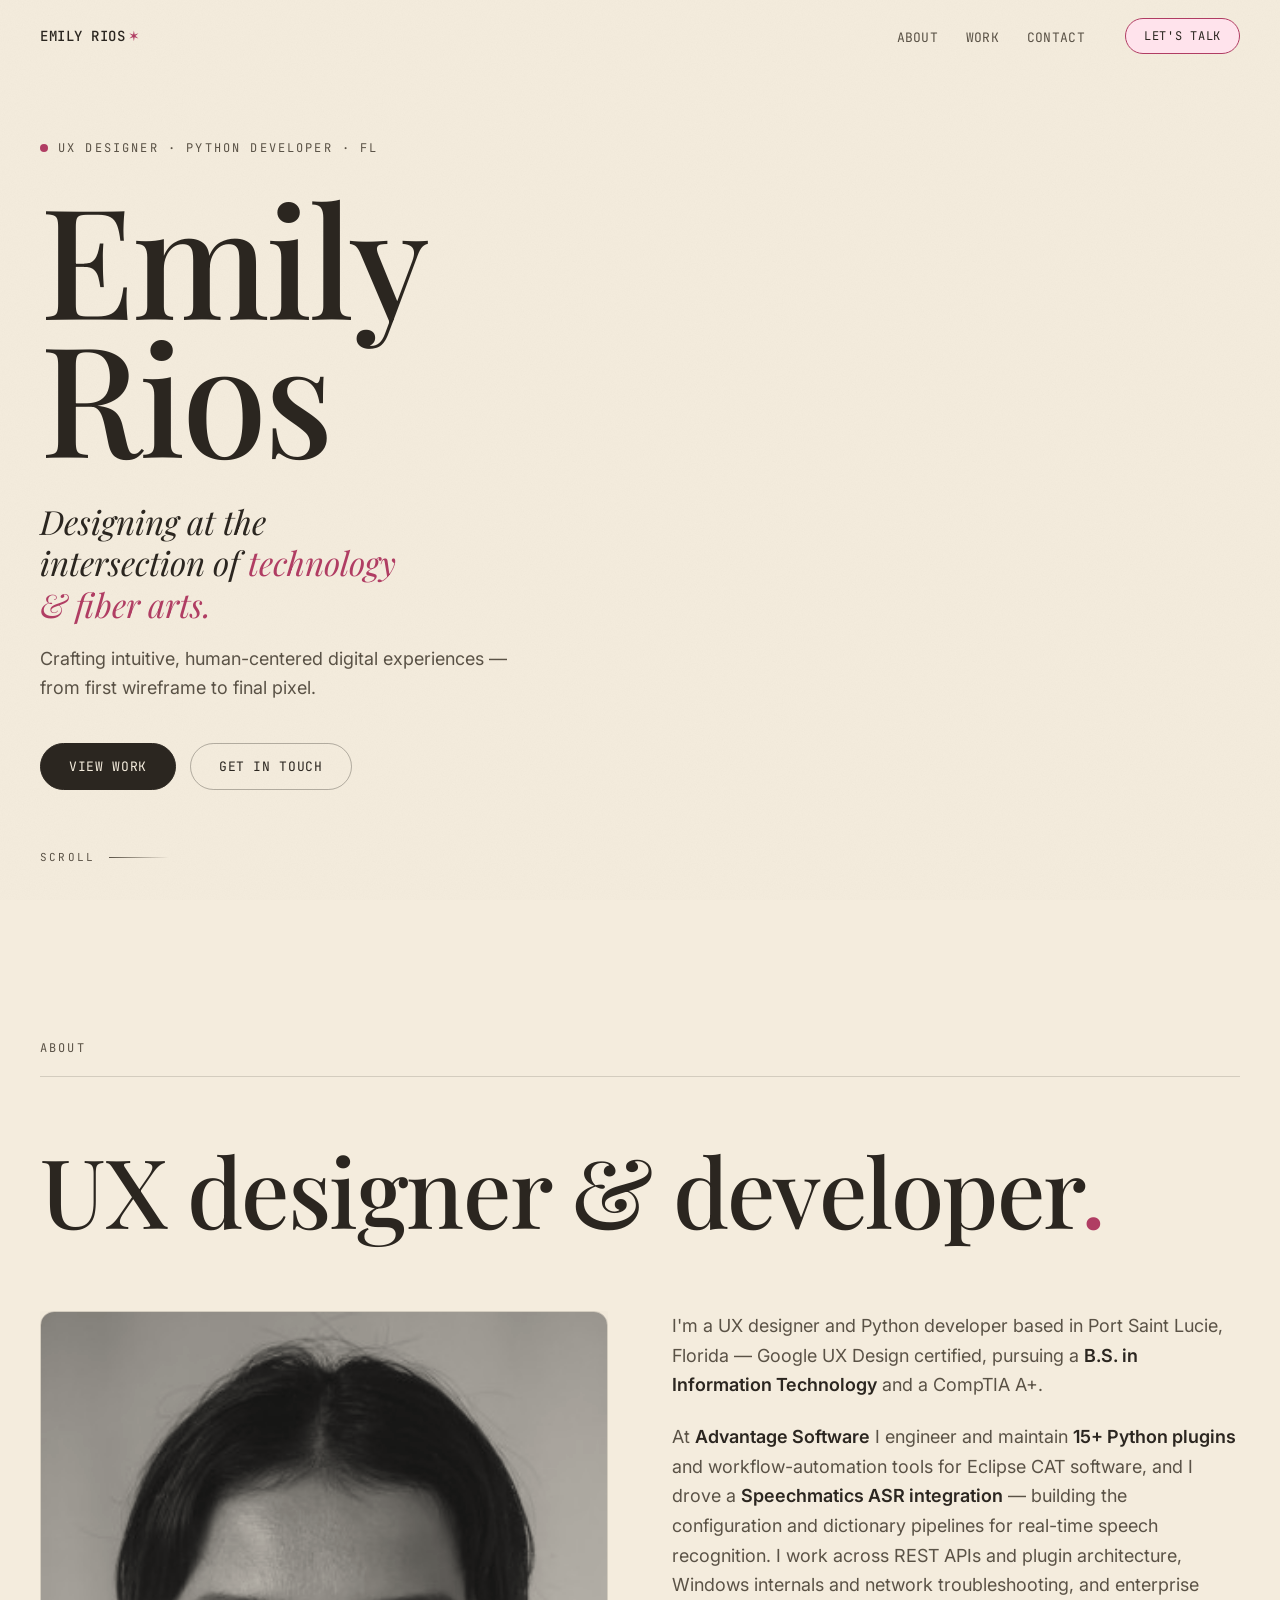
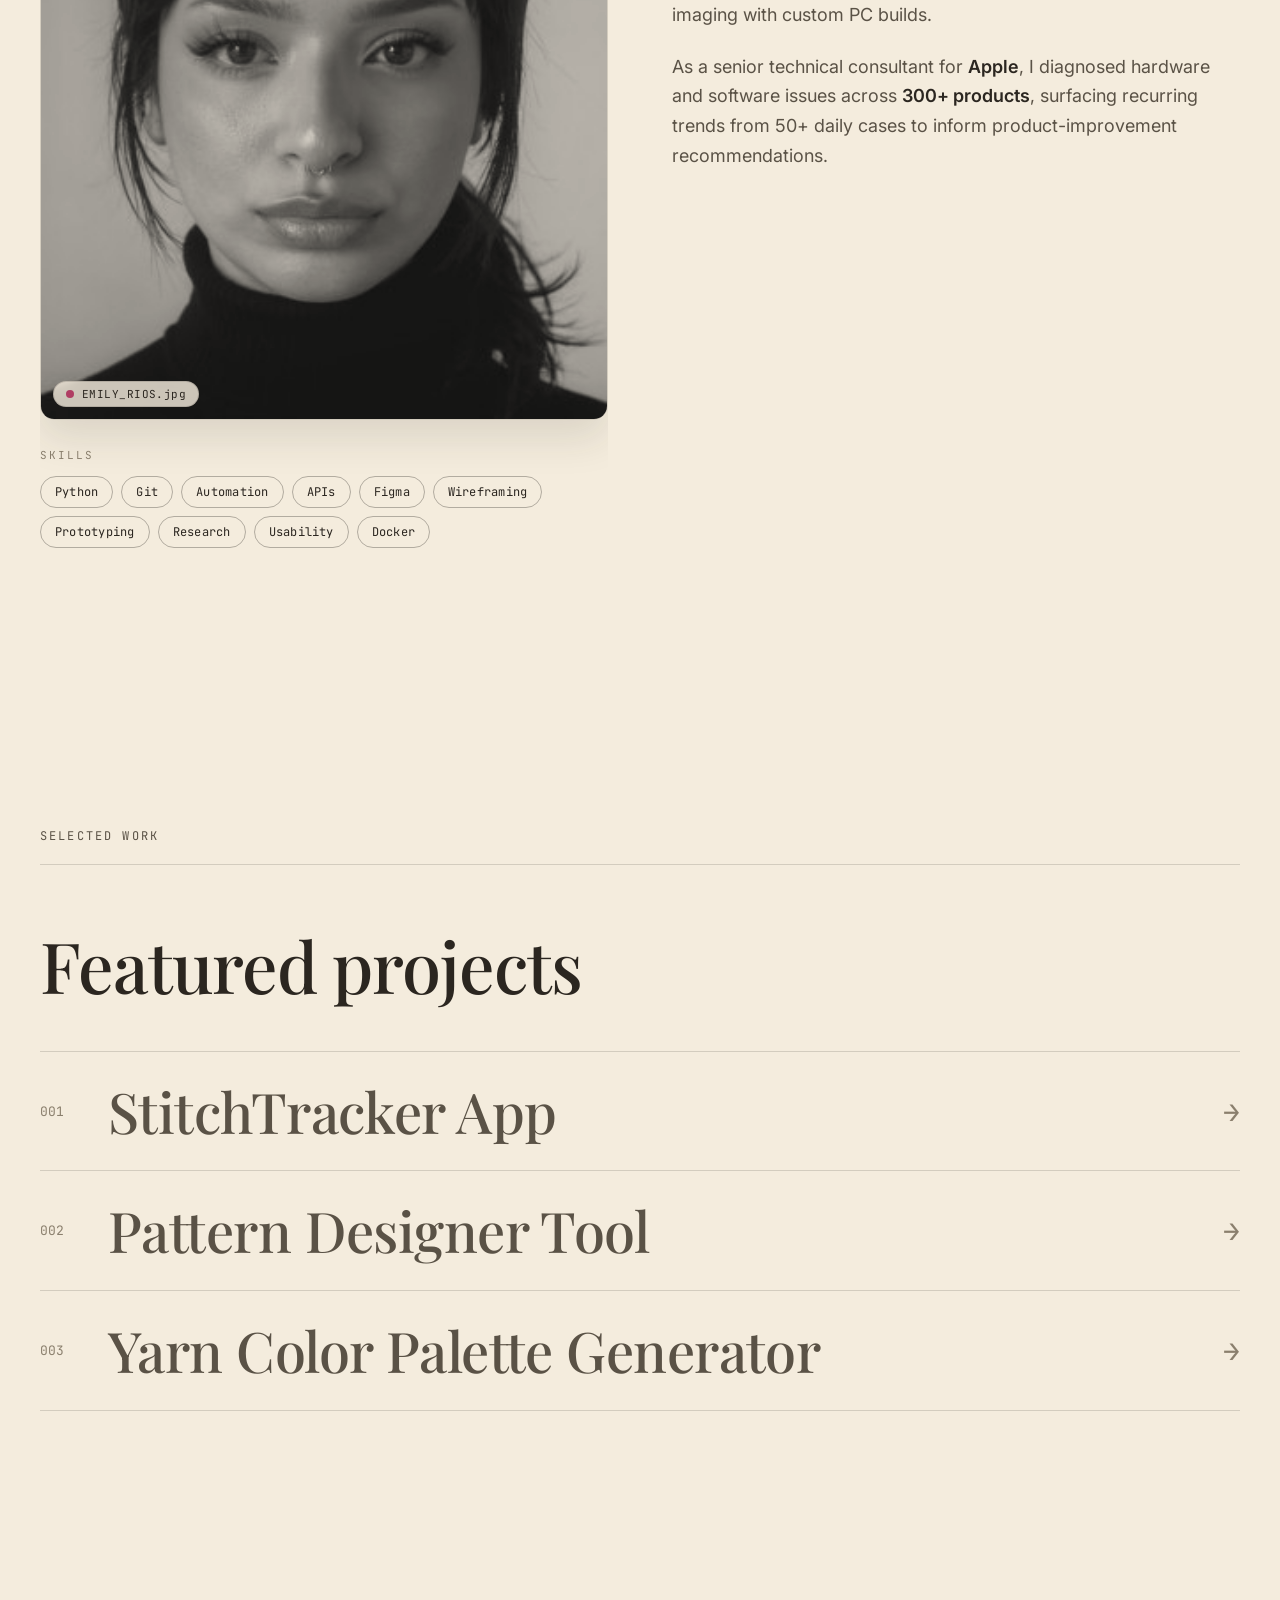
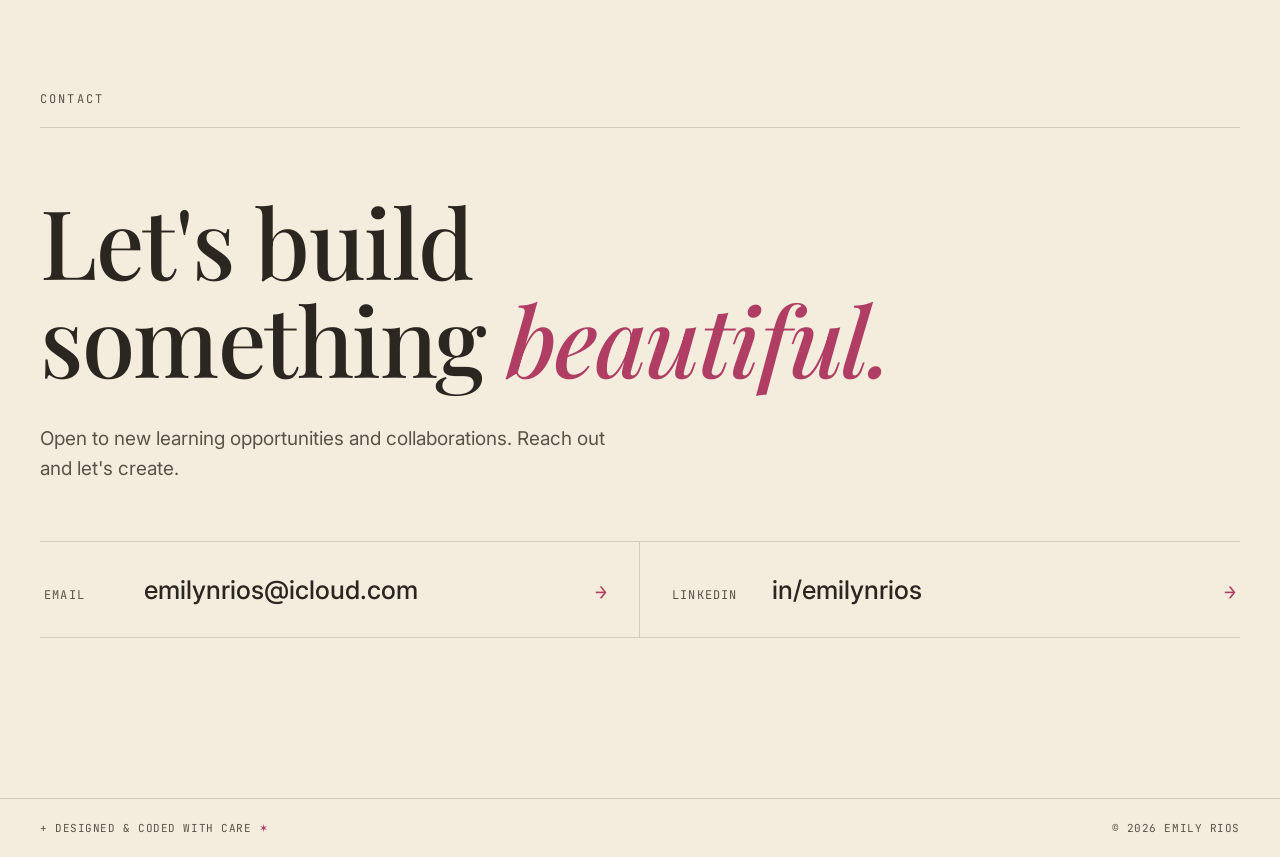
==== index.html @ b4c436dc "Darker skill chips, remove city from footer" ====
<!DOCTYPE html>
<html lang="en">
<head>
  <meta charset="UTF-8">
  <meta name="viewport" content="width=device-width, initial-scale=1.0">
  <title>Emily Rios — UX Designer</title>
  <meta name="description" content="Emily Rios — aspiring UX designer crafting intuitive digital experiences at the intersection of technology and fiber arts.">
  <link rel="preconnect" href="https://fonts.googleapis.com">
  <link rel="preconnect" href="https://fonts.gstatic.com" crossorigin>
  <link href="https://fonts.googleapis.com/css2?family=Inter:wght@300;400;500;600&family=JetBrains+Mono:wght@400;500&family=Playfair+Display:ital,wght@0,500;0,600;1,400;1,500&display=swap" rel="stylesheet">
  <link rel="stylesheet" href="style.css">
</head>
<body>

  <a href="#top" class="skip-link">Skip to content</a>

  <!-- Animated celestial ASCII atlas — decorative, sits behind all content -->
  <pre id="sky" class="sky" aria-hidden="true"></pre>
  <div class="paper-grain" aria-hidden="true"></div>

  <!-- Navigation -->
  <nav id="nav">
    <div class="nav-inner">
      <a href="#top" class="nav-logo">EMILY&nbsp;RIOS<span class="dot">✶</span></a>
      <ul class="nav-links">
        <li><a href="#about">ABOUT</a></li>
        <li><a href="#work">WORK</a></li>
        <li><a href="#contact">CONTACT</a></li>
      </ul>
      <a href="#contact" class="pill-cta">LET'S TALK</a>
    </div>
  </nav>

  <!-- ───────────── Hero ───────────── -->
  <header id="top" class="hero">
    <div class="hero-inner">
      <p class="kicker"><span class="signal"></span>UX DESIGNER · PYTHON DEVELOPER · FL</p>
      <h1 class="hero-title">Emily<br>Rios</h1>
      <p class="hero-serif">Designing at the intersection of <em>technology &amp; fiber arts.</em></p>
      <p class="hero-sub">Crafting intuitive, human-centered digital experiences — from first wireframe to final pixel.</p>
      <div class="hero-actions">
        <a href="#work" class="btn btn--filled">VIEW WORK</a>
        <a href="#contact" class="btn btn--ghost">GET IN TOUCH</a>
      </div>
    </div>

    <div class="scroll-cue" aria-hidden="true">
      <span>SCROLL</span>
      <span class="scroll-line"></span>
    </div>
  </header>

  <!-- ───────────── About ───────────── -->
  <main>
  <section id="about" class="section">
    <div class="container">
      <div class="sec-head reveal">
        <span class="counter-label">ABOUT</span>
      </div>

      <div class="about-grid">
        <div class="about-display">
          <h2 class="display-xl reveal-clip">UX designer &amp; developer<span class="accent">.</span></h2>
        </div>

        <div class="about-col reveal-img">
          <div class="about-media">
            <img src="profile.jpg" alt="Portrait of Emily Rios" class="profile-photo">
            <div class="media-tag"><span class="signal"></span>EMILY_RIOS.jpg</div>
          </div>
          <div class="skills-block">
            <span class="skills-label">SKILLS</span>
            <ul class="skills">
              <li class="skill">Python</li>
              <li class="skill">Git</li>
              <li class="skill">Automation</li>
              <li class="skill">APIs</li>
              <li class="skill">Figma</li>
              <li class="skill">Wireframing</li>
              <li class="skill">Prototyping</li>
              <li class="skill">Research</li>
              <li class="skill">Usability</li>
              <li class="skill">Docker</li>
            </ul>
          </div>
        </div>

        <div class="about-body reveal">
          <p>I'm a UX designer and Python developer based in Port Saint Lucie, Florida — Google UX Design certified, pursuing a <strong>B.S. in Information Technology</strong> and a CompTIA A+.</p>
          <p>At <strong>Advantage Software</strong> I engineer and maintain <strong>15+ Python plugins</strong> and workflow-automation tools for Eclipse CAT software, and I drove a <strong>Speechmatics ASR integration</strong> — building the configuration and dictionary pipelines for real-time speech recognition. I work across REST APIs and plugin architecture, Windows internals and network troubleshooting, and enterprise imaging with custom PC builds.</p>
          <p>As a senior technical consultant for <strong>Apple</strong>, I diagnosed hardware and software issues across <strong>300+ products</strong>, surfacing recurring trends from 50+ daily cases to inform product-improvement recommendations.</p>
        </div>
      </div>
    </div>
  </section>

  <!-- ───────────── Work ───────────── -->
  <section id="work" class="section">
    <div class="container">
      <div class="sec-head reveal">
        <span class="counter-label">SELECTED WORK</span>
      </div>

      <h2 class="display-lg work-title reveal-clip">Featured projects</h2>

      <div class="rows">
        <article class="row reveal" tabindex="0" role="button" aria-label="StitchTracker App — case study coming soon" onclick="showPlaceholder()" onkeydown="if(event.key==='Enter'||event.key===' '){event.preventDefault();showPlaceholder();}">
          <div class="row-render render--1" aria-hidden="true"></div>
          <div class="row-main">
            <span class="row-index">001</span>
            <h3 class="row-title">StitchTracker App</h3>
            <span class="row-arrow" aria-hidden="true">→</span>
          </div>
          <div class="row-detail">
            <p>A mobile app helping crochet and knitting enthusiasts track projects, manage yarn inventory, and discover new patterns — simplifying the creative process for makers of every skill level.</p>
            <div class="row-tags">
              <span class="tag">MOBILE DESIGN</span>
              <span class="tag">USER RESEARCH</span>
              <span class="tag">PROTOTYPING</span>
            </div>
          </div>
        </article>

        <article class="row reveal" tabindex="0" role="button" aria-label="Pattern Designer Tool — case study coming soon" onclick="showPlaceholder()" onkeydown="if(event.key==='Enter'||event.key===' '){event.preventDefault();showPlaceholder();}">
          <div class="row-render render--2" aria-hidden="true"></div>
          <div class="row-main">
            <span class="row-index">002</span>
            <h3 class="row-title">Pattern Designer Tool</h3>
            <span class="row-arrow" aria-hidden="true">→</span>
          </div>
          <div class="row-detail">
            <p>An interactive web-based tool that lets fiber artists create, customize, and share crochet and knitting patterns — built around the real creative workflow of the maker community.</p>
            <div class="row-tags">
              <span class="tag">WEB DESIGN</span>
              <span class="tag">UI/UX</span>
              <span class="tag">INTERACTION DESIGN</span>
            </div>
          </div>
        </article>

        <article class="row reveal" tabindex="0" role="button" aria-label="Yarn Color Palette Generator — case study coming soon" onclick="showPlaceholder()" onkeydown="if(event.key==='Enter'||event.key===' '){event.preventDefault();showPlaceholder();}">
          <div class="row-render render--3" aria-hidden="true"></div>
          <div class="row-main">
            <span class="row-index">003</span>
            <h3 class="row-title">Yarn Color Palette Generator</h3>
            <span class="row-arrow" aria-hidden="true">→</span>
          </div>
          <div class="row-detail">
            <p>A digital tool that helps crafters visualize yarn color combinations before purchasing — using AI to suggest harmonious palettes from uploaded inspiration images.</p>
            <div class="row-tags">
              <span class="tag">VISUAL DESIGN</span>
              <span class="tag">USER TESTING</span>
              <span class="tag">ACCESSIBILITY</span>
            </div>
          </div>
        </article>
      </div>
    </div>
  </section>

  <!-- ───────────── Contact ───────────── -->
  <section id="contact" class="section contact">
    <div class="container">
      <div class="sec-head reveal">
        <span class="counter-label">CONTACT</span>
      </div>

      <h2 class="display-xl reveal-clip">Let's build<br>something <em class="serif-accent">beautiful.</em></h2>
      <p class="contact-sub reveal">Open to new learning opportunities and collaborations. Reach out and let's create.</p>

      <div class="contact-links reveal">
        <a href="mailto:emilynrios@icloud.com" class="contact-link">
          <span class="cl-label">EMAIL</span>
          <span class="cl-value">emilynrios@icloud.com</span>
          <span class="cl-arrow" aria-hidden="true">→</span>
        </a>
        <a href="https://www.linkedin.com/in/emilynrios/" target="_blank" rel="noopener" class="contact-link">
          <span class="cl-label">LINKEDIN</span>
          <span class="cl-value">in/emilynrios</span>
          <span class="cl-arrow" aria-hidden="true">→</span>
        </a>
      </div>
    </div>
  </section>
  </main>

  <!-- ───────────── Footer ───────────── -->
  <footer class="footer">
    <div class="container footer-inner">
      <span>+ DESIGNED &amp; CODED WITH CARE <span class="heart" aria-hidden="true">✶</span></span>
      <span>© 2026 EMILY RIOS</span>
    </div>
  </footer>

  <script src="ascii.js"></script>
  <script>
    const nav = document.getElementById('nav');
    const revealEls = document.querySelectorAll('.reveal, .reveal-clip, .reveal-img');
    const io = new IntersectionObserver((entries) => {
      entries.forEach((entry) => {
        if (entry.isIntersecting) {
          entry.target.classList.add('in-view');
          io.unobserve(entry.target);
        }
      });
    }, { threshold: 0.16, rootMargin: '0px 0px -8% 0px' });
    revealEls.forEach((el) => io.observe(el));

    let ticking = false;
    function onScroll() {
      nav.classList.toggle('scrolled', window.scrollY > 40);
      ticking = false;
    }
    window.addEventListener('scroll', () => {
      if (!ticking) { requestAnimationFrame(onScroll); ticking = true; }
    }, { passive: true });
    onScroll();

    function showPlaceholder() {
      alert('Case studies coming soon!');
    }
  </script>

</body>
</html>
---- style.css ----
:root {
  /* ── Paper & ink ── */
  --paper: #f4ecdd;        /* warm cream canvas */
  --paper-2: #efe5d3;
  --ink: #2b2620;          /* primary text — ~12:1 on paper */
  --ink-soft: #5a5246;     /* secondary text — ~5.4:1 on paper (AA) */
  --ink-faint: #8a7f6d;    /* metadata — large/decorative use */
  --hairline: rgba(43, 38, 32, 0.16);
  --hairline-strong: rgba(43, 38, 32, 0.32);

  /* ── Pink accents ── */
  --rose: #ffe3ec;         /* soft pink — fills, glows, chips (with dark text) */
  --rose-soft: #ffeef3;
  --rose-deep: #b03d63;    /* accessible pink for TEXT/links — ~5:1 on paper */
  --rose-deeper: #8f2f50;

  /* Star ink (sepia, faint) */
  --star: rgba(70, 56, 40, 0.5);

  /* ── Type ── */
  --sans: 'Inter', ui-sans-serif, system-ui, -apple-system, "Segoe UI", sans-serif;
  --mono: 'JetBrains Mono', ui-monospace, SFMono-Regular, Menlo, monospace;
  --serif: 'Playfair Display', Georgia, serif;

  --max: 1280px;
  --ease: cubic-bezier(0.16, 1, 0.3, 1);
}

*, *::before, *::after { margin: 0; padding: 0; box-sizing: border-box; }
html { scroll-behavior: smooth; }

body {
  font-family: var(--sans);
  background: var(--paper);
  color: var(--ink);
  -webkit-font-smoothing: antialiased;
  text-rendering: optimizeLegibility;
  overflow-x: hidden;
}

::selection { background: var(--rose); color: var(--ink); }

/* Accessible focus ring */
:focus-visible {
  outline: 2px solid var(--rose-deep);
  outline-offset: 3px;
  border-radius: 2px;
}

.skip-link {
  position: absolute;
  left: 16px; top: -60px;
  z-index: 200;
  background: var(--ink);
  color: var(--paper);
  font-family: var(--mono);
  font-size: 13px;
  padding: 10px 16px;
  border-radius: 6px;
  text-decoration: none;
  transition: top 0.2s var(--ease);
}
.skip-link:focus { top: 16px; }

/* ── Celestial ASCII atlas (behind everything) ── */
.sky {
  position: fixed;
  inset: 0;
  z-index: 0;
  margin: 0;
  padding: 8px;
  font-family: var(--mono), 'Segoe UI Symbol', 'Segoe UI Emoji', 'Apple Symbols', sans-serif;
  font-size: 13px;
  line-height: 1.32;
  letter-spacing: 0.02em;
  color: var(--star);
  white-space: pre;
  overflow: hidden;
  pointer-events: none;
  user-select: none;
}

/* Subtle paper grain (SVG fractal noise, no external asset) */
.paper-grain {
  position: fixed;
  inset: 0;
  z-index: 0;
  pointer-events: none;
  opacity: 0.05;
  mix-blend-mode: multiply;
  background-image: url("data:image/svg+xml,%3Csvg xmlns='http://www.w3.org/2000/svg' width='200' height='200'%3E%3Cfilter id='n'%3E%3CfeTurbulence type='fractalNoise' baseFrequency='0.85' numOctaves='2' stitchTiles='stitch'/%3E%3CfeColorMatrix type='saturate' values='0'/%3E%3C/filter%3E%3Crect width='100%25' height='100%25' filter='url(%23n)'/%3E%3C/svg%3E");
}

.container { max-width: var(--max); margin: 0 auto; padding: 0 40px; position: relative; z-index: 1; }

/* ───────────── Navigation ───────────── */
#nav {
  position: fixed;
  top: 0; left: 0; right: 0;
  z-index: 100;
  transition: background 0.4s var(--ease), border-color 0.4s, backdrop-filter 0.4s;
  border-bottom: 1px solid transparent;
}
#nav.scrolled {
  background: rgba(244, 236, 221, 0.78);
  backdrop-filter: blur(10px);
  border-bottom: 1px solid var(--hairline);
}
.nav-inner {
  max-width: var(--max);
  margin: 0 auto;
  padding: 18px 40px;
  display: flex;
  align-items: center;
  gap: 40px;
}
.nav-logo {
  font-family: var(--mono);
  font-size: 14px;
  font-weight: 500;
  letter-spacing: 0.04em;
  color: var(--ink);
  text-decoration: none;
}
.nav-logo .dot { color: var(--rose-deep); margin-left: 2px; }
.nav-links {
  list-style: none;
  display: flex;
  gap: 28px;
  margin-left: auto;
}
.nav-links a {
  font-family: var(--mono);
  font-size: 13px;
  letter-spacing: 0.02em;
  color: var(--ink-soft);
  text-decoration: none;
  transition: color 0.25s;
}
.nav-links a:hover { color: var(--ink); }

.pill-cta {
  font-family: var(--mono);
  font-size: 12px;
  letter-spacing: 0.06em;
  color: var(--ink);
  background: var(--rose);
  text-decoration: none;
  padding: 9px 18px;
  border-radius: 999px;
  border: 1px solid var(--rose-deep);
  transition: background 0.3s, transform 0.3s, box-shadow 0.3s;
}
.pill-cta:hover {
  background: var(--rose-soft);
  box-shadow: 0 4px 16px rgba(176, 61, 99, 0.22);
  transform: translateY(-1px);
}

/* ───────────── Hero ───────────── */
.hero {
  position: relative;
  min-height: 100vh;
  display: flex;
  flex-direction: column;
  justify-content: center;
  padding: 120px 40px 90px;
}
.hero-inner {
  max-width: var(--max);
  width: 100%;
  margin: 0 auto;
  position: relative;
  z-index: 1;
}

.kicker {
  font-family: var(--mono);
  font-size: 12px;
  letter-spacing: 0.18em;
  text-transform: uppercase;
  color: var(--ink-soft);
  display: flex;
  align-items: center;
  gap: 10px;
  margin-bottom: 32px;
}
.signal {
  width: 8px; height: 8px; border-radius: 50%;
  background: var(--rose-deep);
  display: inline-block;
  animation: pulse 2.4s ease-in-out infinite;
}
@keyframes pulse {
  0%, 100% { opacity: 1; transform: scale(1); }
  50% { opacity: 0.45; transform: scale(0.7); }
}

.hero-title {
  font-family: var(--serif);
  font-weight: 500;
  font-size: clamp(76px, 12vw, 172px);
  line-height: 0.9;
  letter-spacing: -0.02em;
  color: var(--ink);
  margin-bottom: 36px;
}

.hero-serif {
  font-family: var(--serif);
  font-style: italic;
  font-weight: 400;
  font-size: clamp(22px, 2.6vw, 34px);
  line-height: 1.25;
  color: var(--ink);
  margin-bottom: 20px;
  max-width: 20ch;
}
.hero-serif em { color: var(--rose-deep); font-style: italic; }

.hero-sub {
  font-size: 18px;
  line-height: 1.6;
  color: var(--ink-soft);
  max-width: 46ch;
  margin-bottom: 40px;
}

.hero-actions { display: flex; gap: 14px; flex-wrap: wrap; }
.btn {
  font-family: var(--mono);
  font-size: 13px;
  letter-spacing: 0.05em;
  text-decoration: none;
  padding: 14px 28px;
  border-radius: 999px;
  transition: all 0.3s var(--ease);
}
.btn--filled {
  background: var(--ink);
  color: var(--paper);
  border: 1px solid var(--ink);
}
.btn--filled:hover {
  background: var(--rose-deep);
  border-color: var(--rose-deep);
  box-shadow: 0 6px 20px rgba(176, 61, 99, 0.28);
  transform: translateY(-2px);
}
.btn--ghost {
  background: transparent;
  color: var(--ink);
  border: 1px solid var(--hairline-strong);
}
.btn--ghost:hover {
  border-color: var(--rose-deep);
  color: var(--rose-deeper);
}

.scroll-cue {
  position: absolute;
  bottom: 36px; left: 40px;
  display: flex; align-items: center; gap: 14px;
  font-family: var(--mono);
  font-size: 11px;
  letter-spacing: 0.2em;
  color: var(--ink-soft);
  z-index: 1;
}
.scroll-line {
  width: 60px; height: 1px;
  background: linear-gradient(90deg, var(--ink-soft), transparent);
  position: relative;
  overflow: hidden;
}
.scroll-line::after {
  content: '';
  position: absolute;
  top: 0; left: -30px;
  width: 30px; height: 1px;
  background: var(--rose-deep);
  animation: trace 2.2s var(--ease) infinite;
}
@keyframes trace { to { left: 60px; } }

/* ───────────── Sections ───────────── */
.section { padding: 140px 0; position: relative; z-index: 1; }

.sec-head {
  display: flex;
  align-items: center;
  gap: 16px;
  margin-bottom: 64px;
  padding-bottom: 20px;
  border-bottom: 1px solid var(--hairline);
}
.counter {
  font-family: var(--mono);
  font-size: 13px;
  color: var(--ink);
  border: 1px solid var(--hairline-strong);
  border-radius: 999px;
  padding: 5px 14px;
}
.counter-label {
  font-family: var(--mono);
  font-size: 12px;
  letter-spacing: 0.18em;
  text-transform: uppercase;
  color: var(--ink-soft);
}

.display-xl {
  font-family: var(--serif);
  font-size: clamp(46px, 7.5vw, 116px);
  font-weight: 500;
  line-height: 1.02;
  letter-spacing: -0.015em;
  color: var(--ink);
}
.display-lg {
  font-family: var(--serif);
  font-size: clamp(38px, 5.5vw, 80px);
  font-weight: 500;
  line-height: 1.04;
  letter-spacing: -0.015em;
  color: var(--ink);
}
.accent { color: var(--rose-deep); }
.serif-accent { font-family: var(--serif); font-style: italic; font-weight: 500; color: var(--rose-deep); }

/* ── About ── */
.about-grid {
  display: grid;
  grid-template-columns: 1fr 1fr;
  gap: 56px 64px;
  align-items: start;
}
.about-display { grid-column: 1 / -1; margin-bottom: 16px; }

.about-col {
  display: flex;
  flex-direction: column;
  gap: 28px;
}
.about-media {
  position: relative;
  border-radius: 14px;
  overflow: hidden;
  border: 1px solid var(--hairline);
  box-shadow: 0 18px 40px rgba(43, 38, 32, 0.12);
}
.profile-photo {
  width: 100%;
  aspect-ratio: 4 / 5;
  object-fit: cover;
  object-position: center 18%;
  display: block;
  filter: sepia(18%) contrast(1.02);
  transition: filter 0.6s var(--ease);
}
.about-media:hover .profile-photo { filter: sepia(0%) contrast(1.04); }
.media-tag {
  position: absolute;
  bottom: 12px; left: 12px;
  font-family: var(--mono);
  font-size: 11px;
  letter-spacing: 0.04em;
  color: var(--ink);
  background: rgba(244, 236, 221, 0.82);
  backdrop-filter: blur(6px);
  border: 1px solid var(--hairline);
  border-radius: 999px;
  padding: 5px 12px;
  display: flex; align-items: center; gap: 8px;
}

.about-body p {
  font-size: 18px;
  line-height: 1.65;
  color: var(--ink-soft);
  margin-bottom: 22px;
}
.about-body strong { color: var(--ink); font-weight: 600; }

.skills-block { display: flex; flex-direction: column; gap: 14px; }
.skills-label {
  font-family: var(--mono);
  font-size: 11px;
  letter-spacing: 0.18em;
  text-transform: uppercase;
  color: var(--ink-faint);
}
.skills { list-style: none; display: flex; flex-wrap: wrap; gap: 8px; }
.skill {
  font-family: var(--mono);
  font-size: 12px;
  letter-spacing: 0.02em;
  color: var(--ink);
  background: transparent;
  border: 1px solid var(--hairline-strong);
  border-radius: 999px;
  padding: 7px 14px;
  transition: border-color 0.3s, color 0.3s;
}
.skill:hover { border-color: var(--rose-deep); color: var(--ink); }

/* ── Work (outlined rows) ── */
.work-title { margin-bottom: 48px; }
.rows { border-top: 1px solid var(--hairline); }

.row {
  position: relative;
  border-bottom: 1px solid var(--hairline);
  padding: 30px 0;
  cursor: pointer;
  overflow: hidden;
  transition: padding 0.4s var(--ease);
}
.row-render {
  position: absolute;
  inset: 0;
  background: radial-gradient(ellipse at 30% 50%, var(--rose), transparent 70%);
  opacity: 0;
  transition: opacity 0.6s var(--ease);
  z-index: 0;
  pointer-events: none;
}
.render--2 { background: radial-gradient(ellipse at 50% 50%, var(--rose), transparent 70%); }
.render--3 { background: radial-gradient(ellipse at 70% 50%, var(--rose), transparent 70%); }
.row:hover .row-render,
.row:focus-visible .row-render { opacity: 0.7; }

.row-main {
  position: relative;
  z-index: 1;
  display: flex;
  align-items: center;
  gap: 24px;
}
.row-index {
  font-family: var(--mono);
  font-size: 13px;
  color: var(--ink-faint);
  min-width: 44px;
}
.row-title {
  font-family: var(--serif);
  font-size: clamp(26px, 4.4vw, 56px);
  font-weight: 500;
  letter-spacing: -0.01em;
  line-height: 1.05;
  color: var(--ink-soft);
  transition: color 0.4s var(--ease);
  flex: 1;
}
.row:hover .row-title,
.row:focus-visible .row-title {
  color: var(--rose-deeper);
}
.row-arrow {
  font-family: var(--mono);
  font-size: 28px;
  color: var(--ink-faint);
  transition: transform 0.4s var(--ease), color 0.3s;
}
.row:hover .row-arrow,
.row:focus-visible .row-arrow { color: var(--rose-deep); transform: translateX(10px); }

.row-detail {
  position: relative;
  z-index: 1;
  max-height: 0;
  opacity: 0;
  overflow: hidden;
  transition: max-height 0.5s var(--ease), opacity 0.5s var(--ease), margin-top 0.5s var(--ease);
  padding-left: 68px;
}
.row:hover .row-detail,
.row:focus-visible .row-detail {
  max-height: 220px;
  opacity: 1;
  margin-top: 20px;
}
.row-detail p {
  font-size: 16px;
  line-height: 1.6;
  color: var(--ink-soft);
  max-width: 60ch;
  margin-bottom: 16px;
}
.row-tags { display: flex; flex-wrap: wrap; gap: 8px; }
.tag {
  font-family: var(--mono);
  font-size: 10px;
  letter-spacing: 0.1em;
  color: var(--ink-soft);
  border: 1px solid var(--hairline);
  border-radius: 999px;
  padding: 4px 12px;
}

/* ── Contact ── */
.contact { padding-bottom: 160px; }
.contact-sub {
  font-size: 19px;
  line-height: 1.6;
  color: var(--ink-soft);
  max-width: 48ch;
  margin: 36px 0 56px;
}
.contact-links {
  display: grid;
  grid-template-columns: 1fr 1fr;
  border-top: 1px solid var(--hairline);
}
.contact-link {
  display: flex;
  align-items: baseline;
  gap: 16px;
  padding: 32px 4px;
  border-bottom: 1px solid var(--hairline);
  text-decoration: none;
  transition: padding-left 0.4s var(--ease), background 0.3s;
}
.contact-link:nth-child(odd) { border-right: 1px solid var(--hairline); padding-right: 32px; }
.contact-link:nth-child(even) { padding-left: 32px; }
.contact-link:hover { padding-left: 44px; background: var(--rose-soft); }
.contact-link:nth-child(even):hover { padding-left: 60px; }
.cl-label {
  font-family: var(--mono);
  font-size: 12px;
  letter-spacing: 0.1em;
  color: var(--ink-soft);
  min-width: 84px;
}
.cl-value {
  font-size: clamp(18px, 2vw, 26px);
  font-weight: 500;
  color: var(--ink);
  flex: 1;
}
.cl-arrow {
  font-family: var(--mono);
  font-size: 20px;
  color: var(--rose-deep);
  transition: transform 0.4s var(--ease);
}
.contact-link:hover .cl-arrow { transform: translateX(8px); }

/* ── Footer ── */
.footer {
  border-top: 1px solid var(--hairline);
  padding: 22px 0;
  position: relative;
  z-index: 1;
}
.footer-inner {
  display: flex;
  justify-content: space-between;
  align-items: center;
  gap: 16px;
  font-family: var(--mono);
  font-size: 11px;
  letter-spacing: 0.05em;
  color: var(--ink-soft);
}
.footer-coords { color: var(--ink); }
.heart { color: var(--rose-deep); }

/* ───────────── Motion ───────────── */
.kicker, .hero-title, .hero-serif, .hero-sub, .hero-actions {
  opacity: 0;
  transform: translateY(40px);
  animation: rise 1.1s var(--ease) forwards;
}
.kicker { animation-delay: 0.15s; }
.hero-title { animation-delay: 0.3s; }
.hero-serif { animation-delay: 0.55s; }
.hero-sub { animation-delay: 0.7s; }
.hero-actions { animation-delay: 0.85s; }

@keyframes rise { to { opacity: 1; transform: translateY(0); } }

.reveal {
  opacity: 0;
  transform: translateY(48px);
  transition: opacity 1s var(--ease), transform 1s var(--ease);
  transition-delay: var(--reveal-delay, 0s);
}
.reveal.in-view { opacity: 1; transform: translateY(0); }

.reveal-clip {
  opacity: 0;
  transform: translateY(64px);
  transition: opacity 1.1s var(--ease), transform 1.1s var(--ease);
}
.reveal-clip.in-view { opacity: 1; transform: translateY(0); }

.reveal-img { overflow: hidden; }
.reveal-img .profile-photo { transform: scale(1.12); transition: transform 1.4s var(--ease), filter 0.6s var(--ease); }
.reveal-img.in-view .profile-photo { transform: scale(1); }

@media (prefers-reduced-motion: reduce) {
  *, *::before, *::after {
    animation-duration: 0.01ms !important;
    animation-iteration-count: 1 !important;
    transition-duration: 0.01ms !important;
    scroll-behavior: auto !important;
  }
  .reveal, .reveal-clip, .kicker, .hero-title, .hero-serif, .hero-sub, .hero-actions {
    opacity: 1 !important; transform: none !important;
  }
  .signal, .scroll-line::after { animation: none !important; }
}

/* ───────────── Responsive ───────────── */
@media (max-width: 960px) {
  .about-grid { grid-template-columns: 1fr; }
  .about-media { max-width: 360px; }
  .contact-links { grid-template-columns: 1fr; }
  .contact-link:nth-child(odd) { border-right: none; padding-right: 4px; }
  .contact-link:nth-child(even) { padding-left: 4px; }
  .section { padding: 100px 0; }
}

@media (max-width: 640px) {
  .container, .nav-inner { padding-left: 24px; padding-right: 24px; }
  .hero { padding-left: 24px; padding-right: 24px; }
  .nav-links { display: none; }
  .nav-inner { gap: 16px; }
  .scroll-cue { left: 24px; }
  .row-detail { padding-left: 0; }
  .row:hover .row-detail, .row:focus-visible .row-detail { max-height: 280px; }
  .footer-inner { flex-direction: column; align-items: flex-start; gap: 8px; }
}
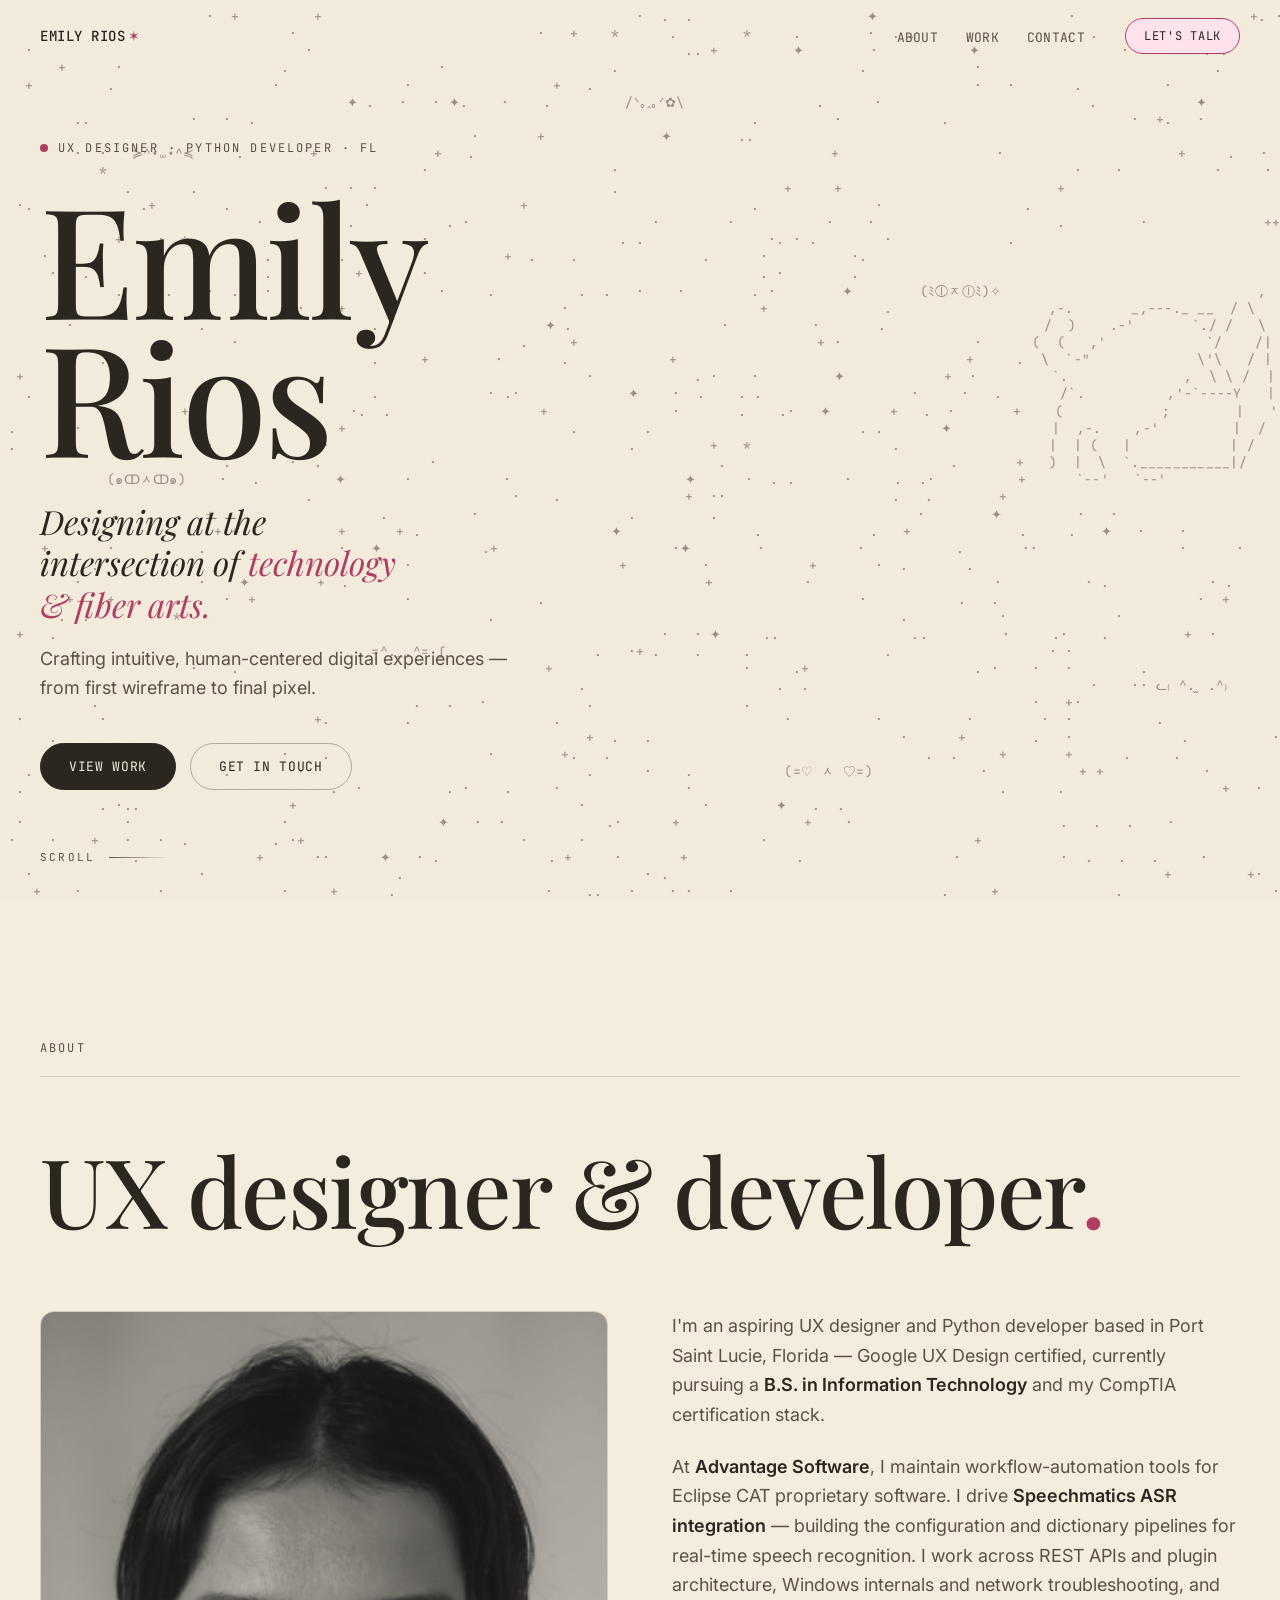
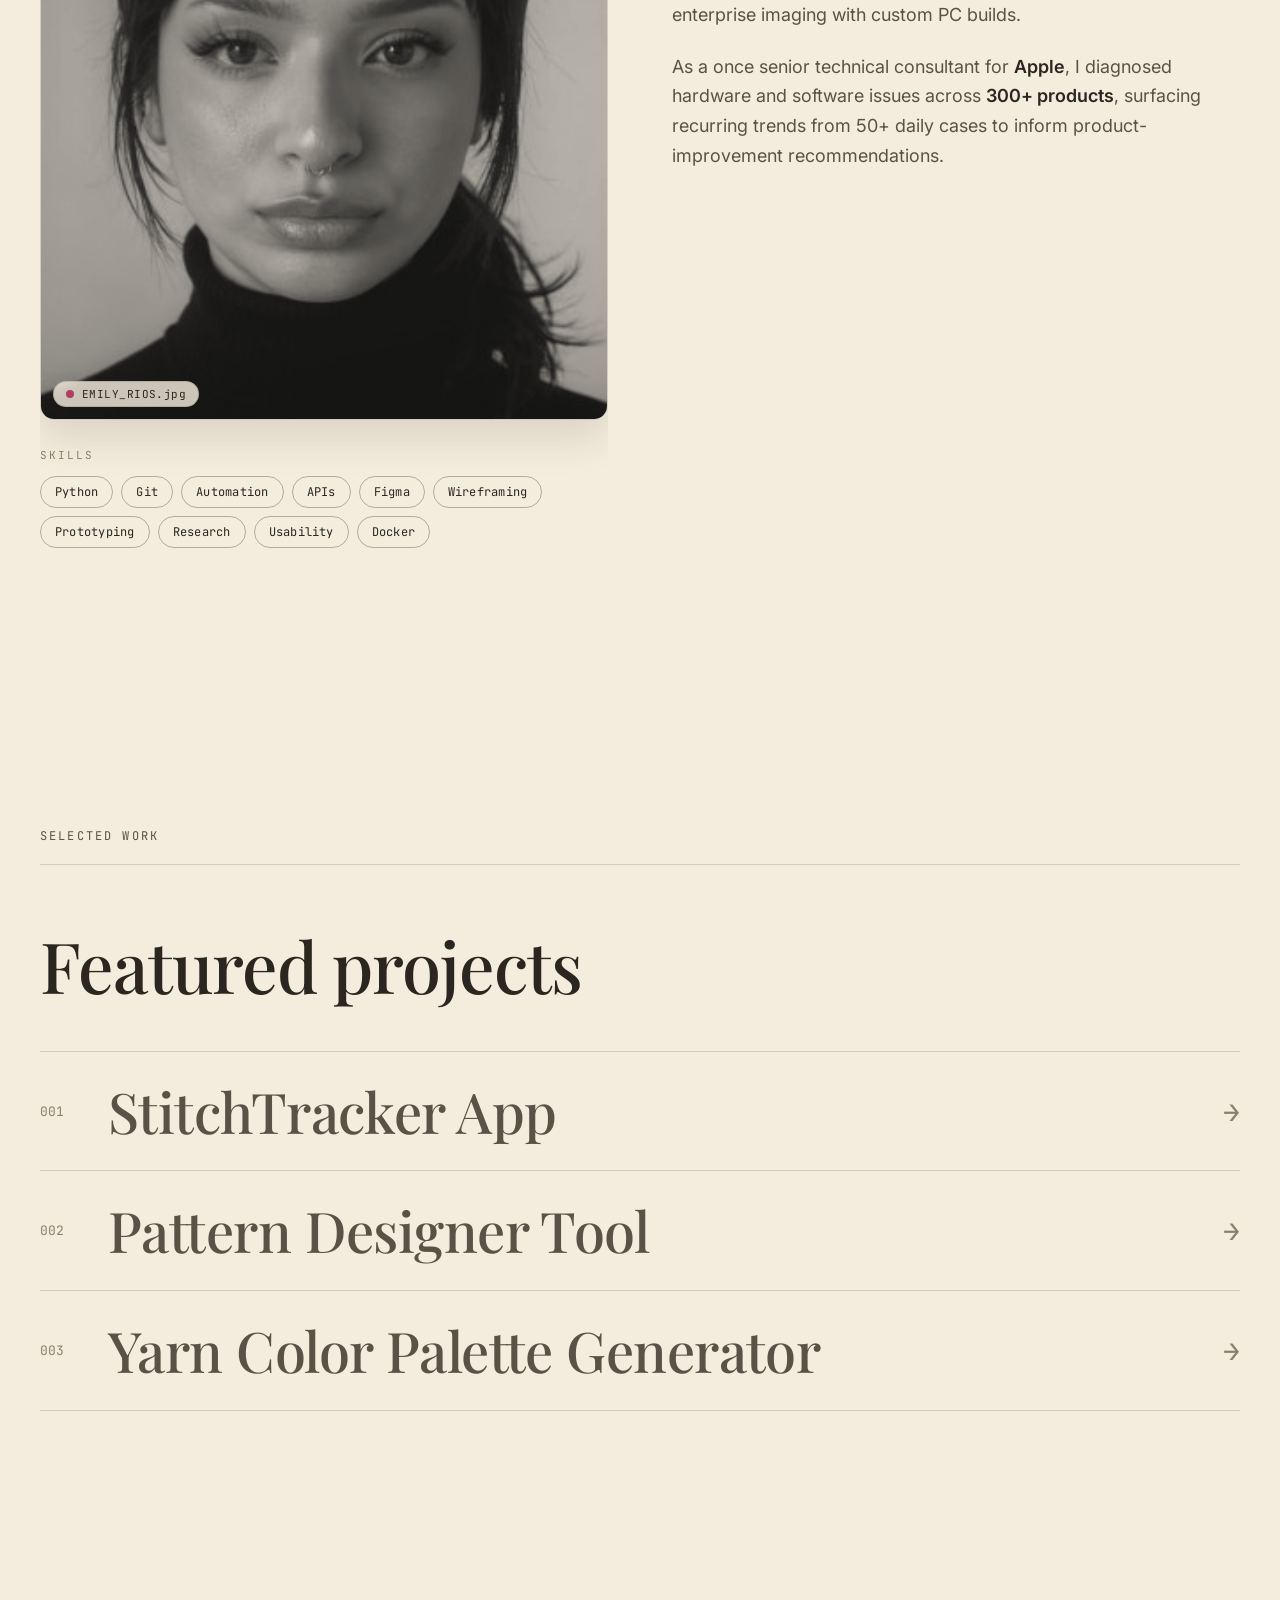
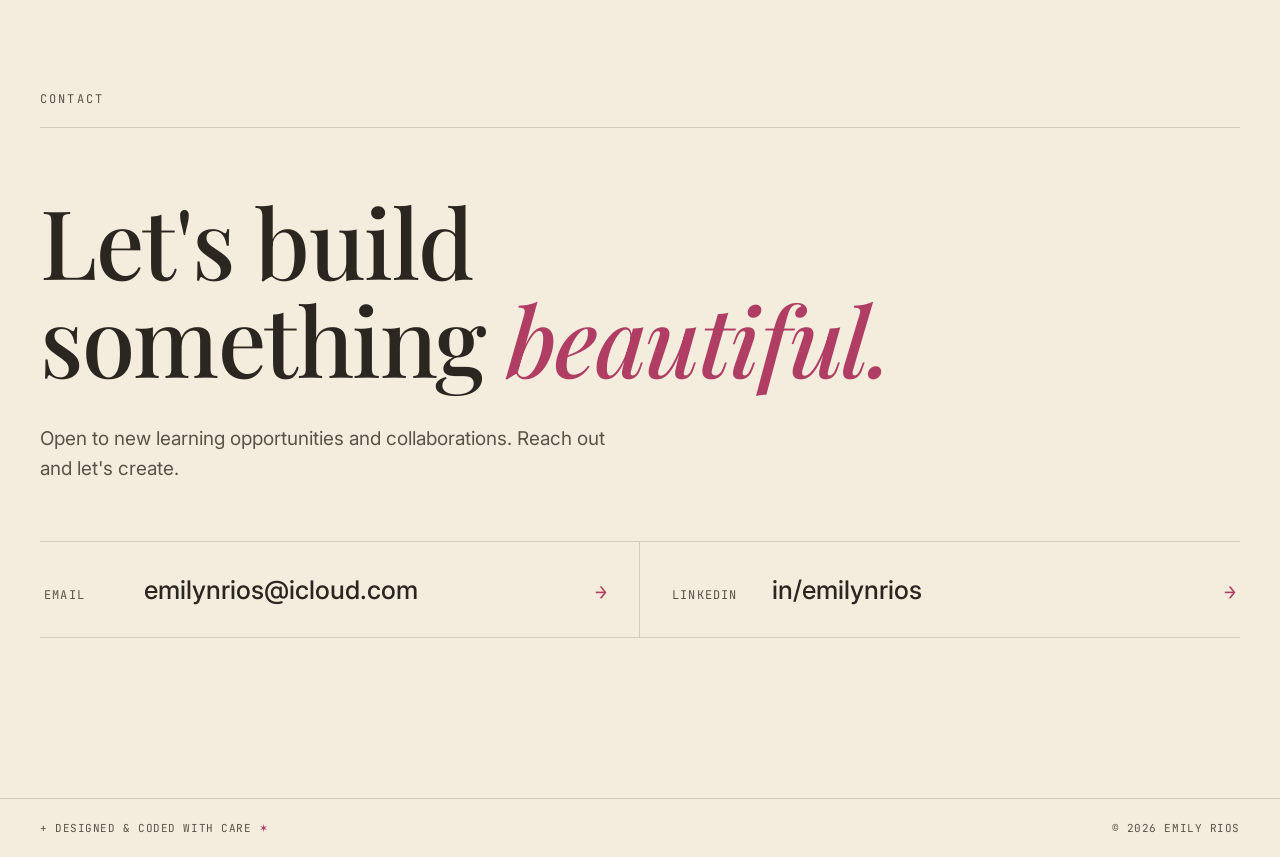
==== commit 8d1f446c: "Update index.html" ====
--- a/index.html
+++ b/index.html
@@ -8,7 +8,7 @@
   <link rel="preconnect" href="https://fonts.googleapis.com">
   <link rel="preconnect" href="https://fonts.gstatic.com" crossorigin>
   <link href="https://fonts.googleapis.com/css2?family=Inter:wght@300;400;500;600&family=JetBrains+Mono:wght@400;500&family=Playfair+Display:ital,wght@0,500;0,600;1,400;1,500&display=swap" rel="stylesheet">
-  <link rel="stylesheet" href="style.css">
+  <link rel="stylesheet" href="style.css?v=2">
 </head>
 <body>
 
@@ -86,9 +86,9 @@
         </div>
 
         <div class="about-body reveal">
-          <p>I'm a UX designer and Python developer based in Port Saint Lucie, Florida — Google UX Design certified, pursuing a <strong>B.S. in Information Technology</strong> and a CompTIA A+.</p>
-          <p>At <strong>Advantage Software</strong> I engineer and maintain <strong>15+ Python plugins</strong> and workflow-automation tools for Eclipse CAT software, and I drove a <strong>Speechmatics ASR integration</strong> — building the configuration and dictionary pipelines for real-time speech recognition. I work across REST APIs and plugin architecture, Windows internals and network troubleshooting, and enterprise imaging with custom PC builds.</p>
-          <p>As a senior technical consultant for <strong>Apple</strong>, I diagnosed hardware and software issues across <strong>300+ products</strong>, surfacing recurring trends from 50+ daily cases to inform product-improvement recommendations.</p>
+          <p>I'm an aspiring UX designer and Python developer based in Port Saint Lucie, Florida — Google UX Design certified, currently pursuing a <strong>B.S. in Information Technology</strong> and my CompTIA certification stack.</p>
+          <p>At <strong>Advantage Software</strong>, I maintain workflow-automation tools for Eclipse CAT proprietary software. I drive <strong>Speechmatics ASR integration</strong> — building the configuration and dictionary pipelines for real-time speech recognition. I work across REST APIs and plugin architecture, Windows internals and network troubleshooting, and enterprise imaging with custom PC builds.</p>
+          <p>As a once senior technical consultant for <strong>Apple</strong>, I diagnosed hardware and software issues across <strong>300+ products</strong>, surfacing recurring trends from 50+ daily cases to inform product-improvement recommendations.</p>
         </div>
       </div>
     </div>
@@ -192,7 +192,7 @@
     </div>
   </footer>
 
-  <script src="ascii.js"></script>
+  <script src="ascii.js?v=2"></script>
   <script>
     const nav = document.getElementById('nav');
     const revealEls = document.querySelectorAll('.reveal, .reveal-clip, .reveal-img');
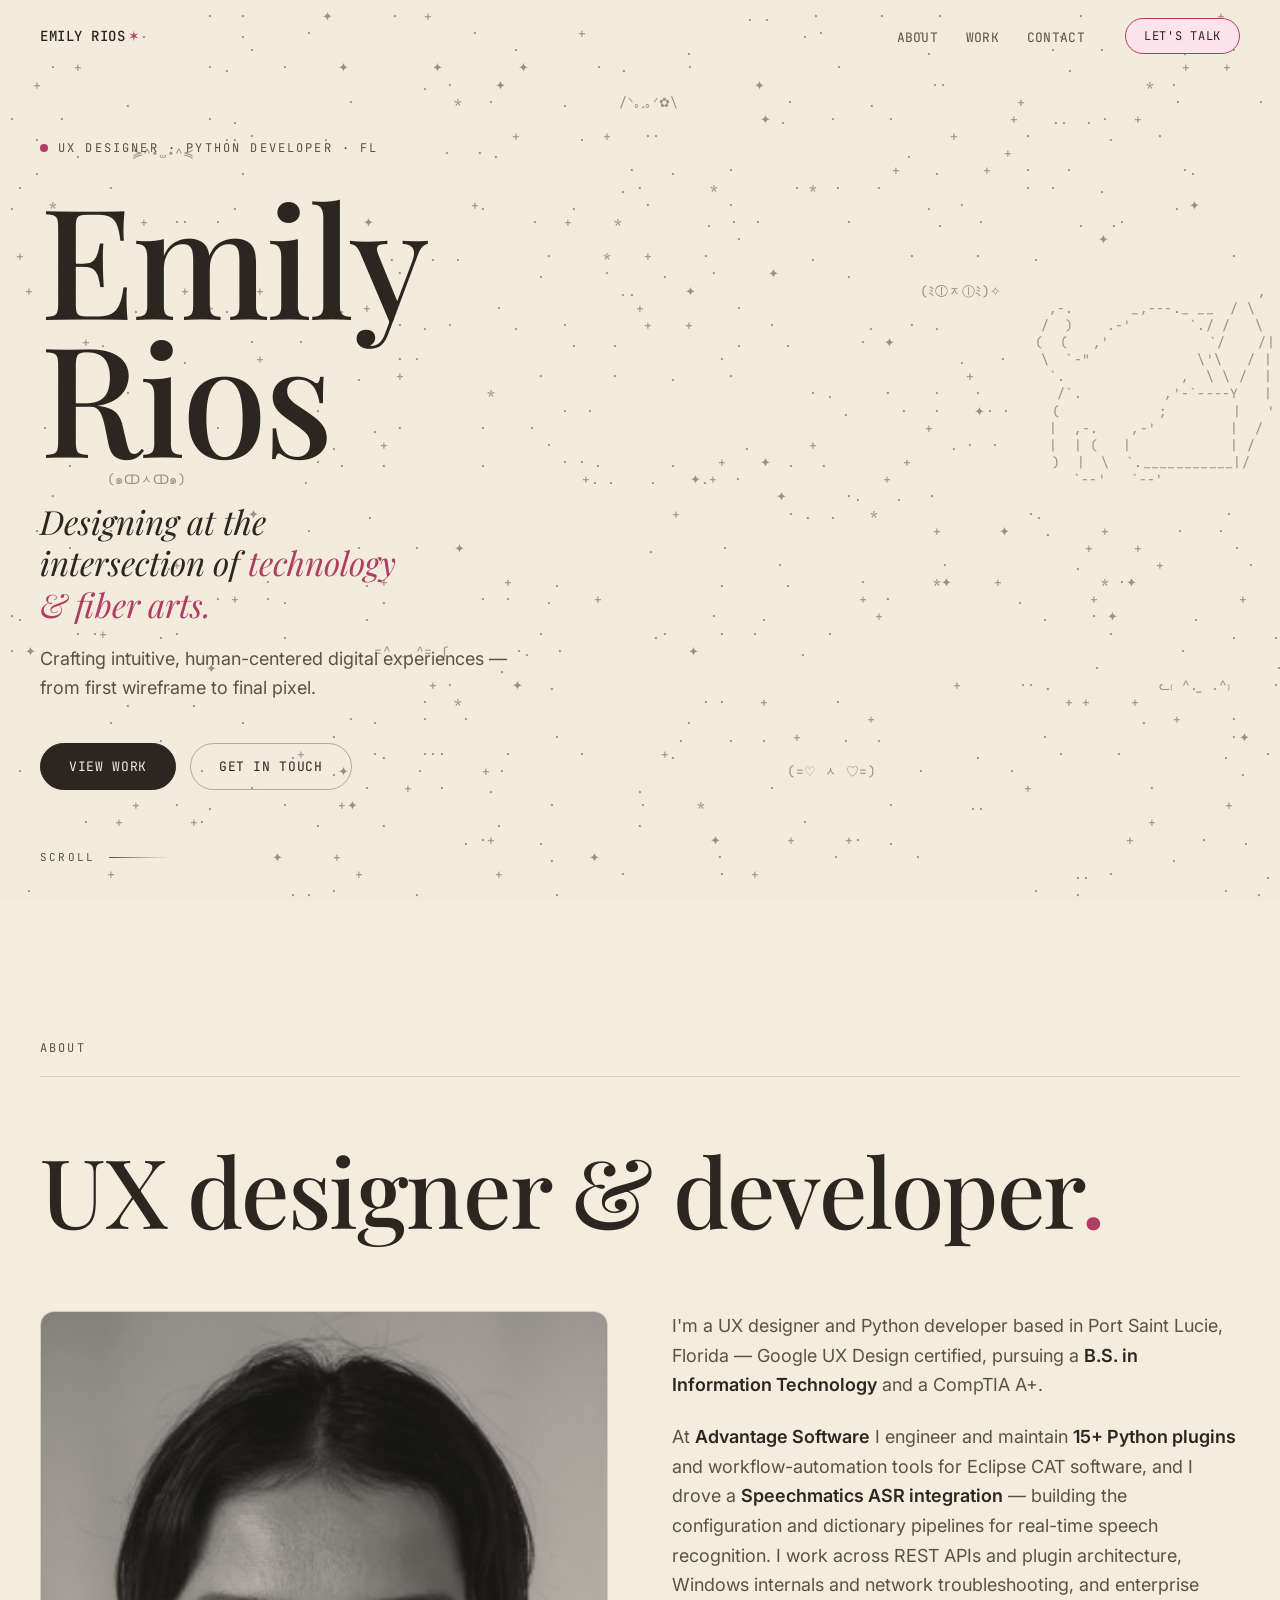
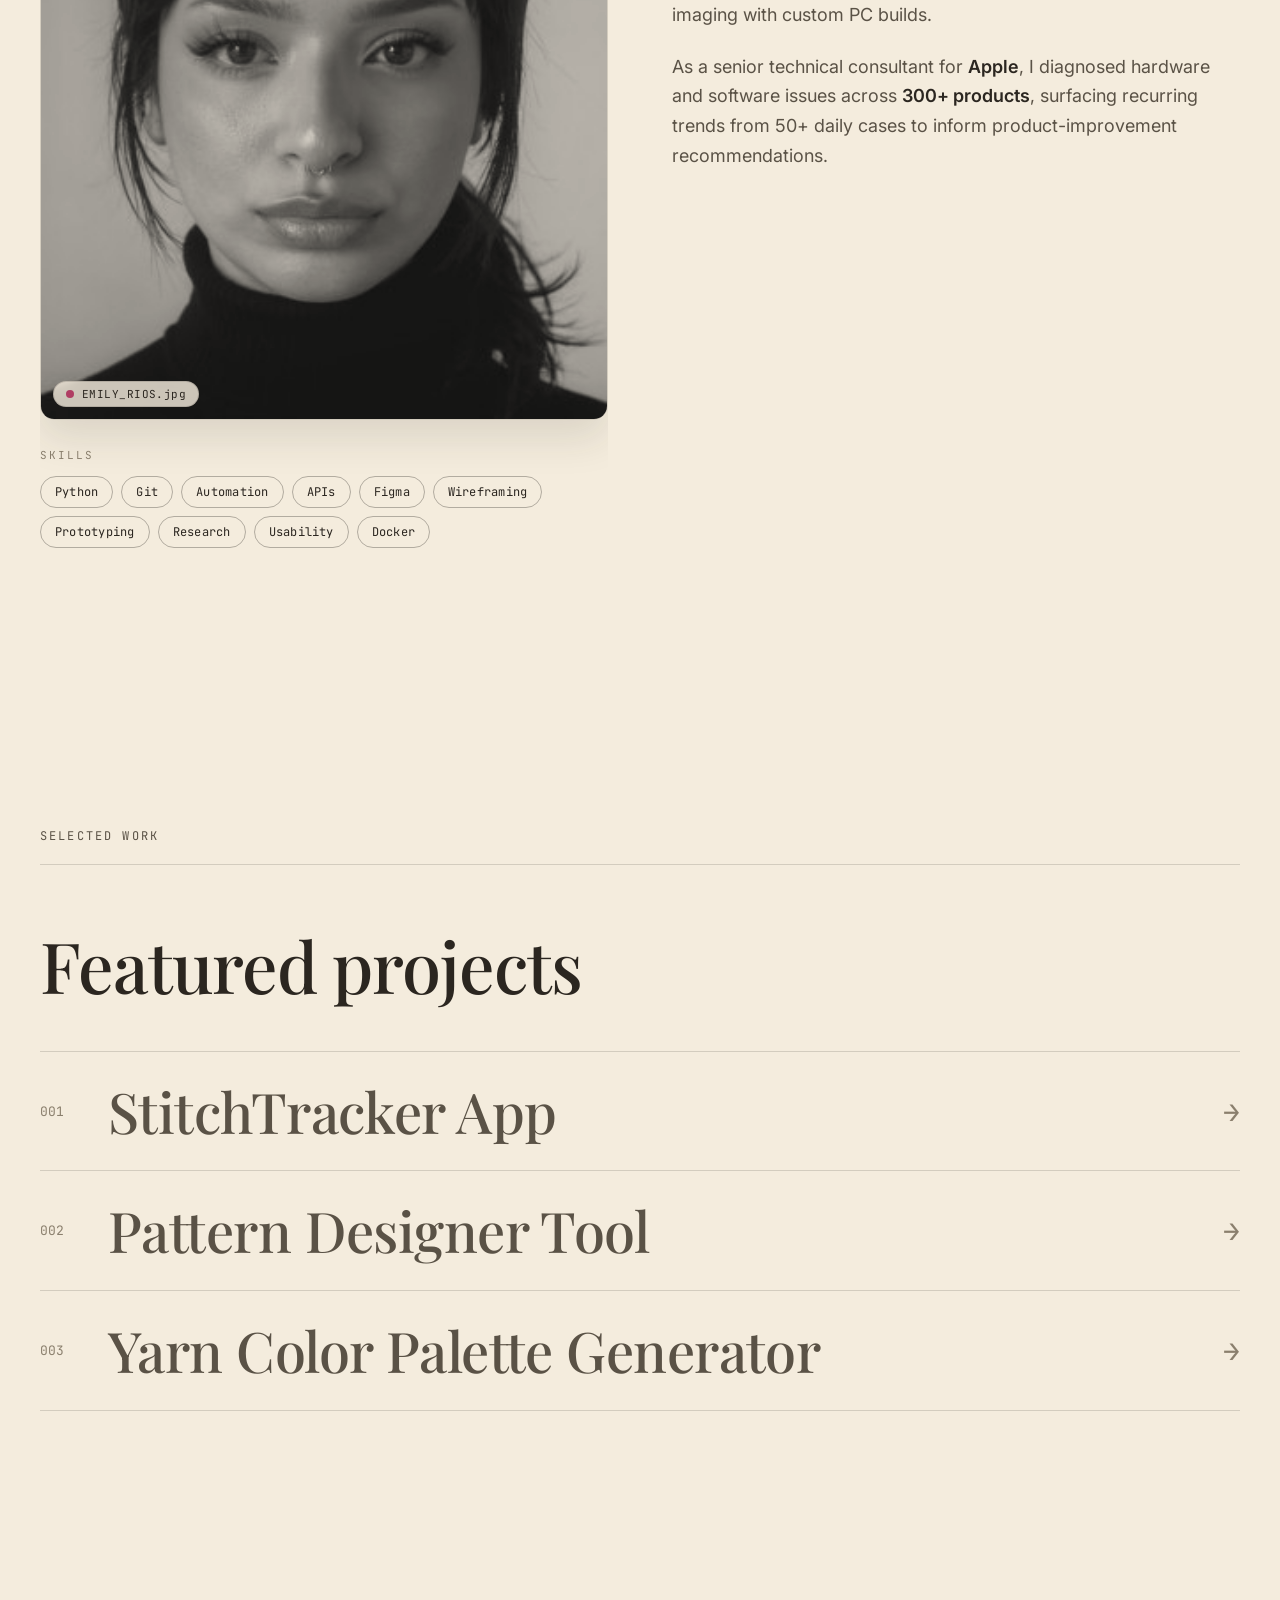
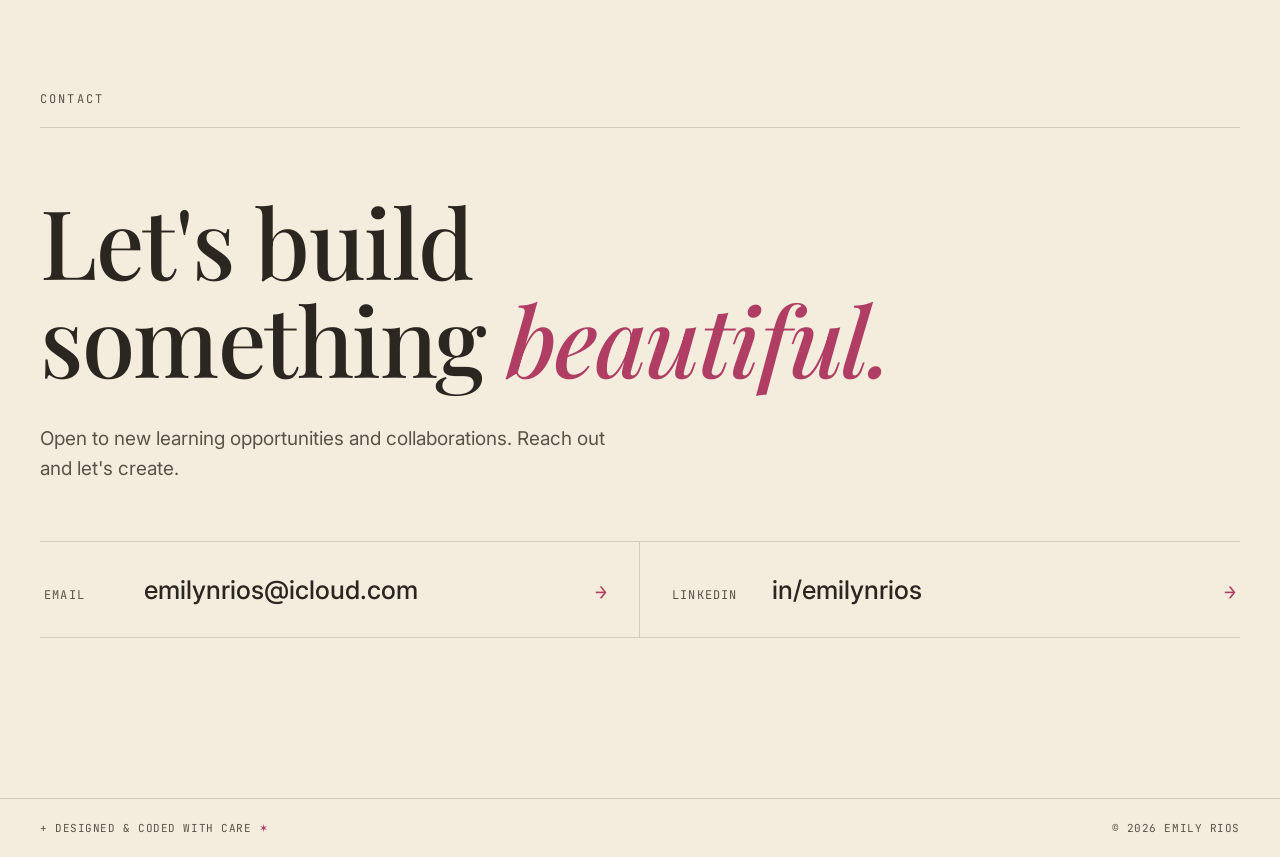
==== commit 84962ca9: "Add pink ASCII sparkle trail that follows the cursor" ====
--- a/index.html
+++ b/index.html
@@ -8,7 +8,7 @@
   <link rel="preconnect" href="https://fonts.googleapis.com">
   <link rel="preconnect" href="https://fonts.gstatic.com" crossorigin>
   <link href="https://fonts.googleapis.com/css2?family=Inter:wght@300;400;500;600&family=JetBrains+Mono:wght@400;500&family=Playfair+Display:ital,wght@0,500;0,600;1,400;1,500&display=swap" rel="stylesheet">
-  <link rel="stylesheet" href="style.css?v=2">
+  <link rel="stylesheet" href="style.css?v=3">
 </head>
 <body>
 
@@ -16,6 +16,7 @@
 
   <!-- Animated celestial ASCII atlas — decorative, sits behind all content -->
   <pre id="sky" class="sky" aria-hidden="true"></pre>
+  <pre id="trail" class="sky trail" aria-hidden="true"></pre>
   <div class="paper-grain" aria-hidden="true"></div>
 
   <!-- Navigation -->
@@ -86,9 +87,9 @@
         </div>
 
         <div class="about-body reveal">
-          <p>I'm an aspiring UX designer and Python developer based in Port Saint Lucie, Florida — Google UX Design certified, currently pursuing a <strong>B.S. in Information Technology</strong> and my CompTIA certification stack.</p>
-          <p>At <strong>Advantage Software</strong>, I maintain workflow-automation tools for Eclipse CAT proprietary software. I drive <strong>Speechmatics ASR integration</strong> — building the configuration and dictionary pipelines for real-time speech recognition. I work across REST APIs and plugin architecture, Windows internals and network troubleshooting, and enterprise imaging with custom PC builds.</p>
-          <p>As a once senior technical consultant for <strong>Apple</strong>, I diagnosed hardware and software issues across <strong>300+ products</strong>, surfacing recurring trends from 50+ daily cases to inform product-improvement recommendations.</p>
+          <p>I'm a UX designer and Python developer based in Port Saint Lucie, Florida — Google UX Design certified, pursuing a <strong>B.S. in Information Technology</strong> and a CompTIA A+.</p>
+          <p>At <strong>Advantage Software</strong> I engineer and maintain <strong>15+ Python plugins</strong> and workflow-automation tools for Eclipse CAT software, and I drove a <strong>Speechmatics ASR integration</strong> — building the configuration and dictionary pipelines for real-time speech recognition. I work across REST APIs and plugin architecture, Windows internals and network troubleshooting, and enterprise imaging with custom PC builds.</p>
+          <p>As a senior technical consultant for <strong>Apple</strong>, I diagnosed hardware and software issues across <strong>300+ products</strong>, surfacing recurring trends from 50+ daily cases to inform product-improvement recommendations.</p>
         </div>
       </div>
     </div>
@@ -192,7 +193,7 @@
     </div>
   </footer>
 
-  <script src="ascii.js?v=2"></script>
+  <script src="ascii.js?v=3"></script>
   <script>
     const nav = document.getElementById('nav');
     const revealEls = document.querySelectorAll('.reveal, .reveal-clip, .reveal-img');
--- a/style.css
+++ b/style.css
@@ -80,6 +80,12 @@
   user-select: none;
 }
 
+/* Pink sparkle trail that follows the cursor (drawn by ascii.js) */
+.trail {
+  color: var(--rose-deep);
+  text-shadow: 0 0 6px rgba(176, 61, 99, 0.35);
+}
+
 /* Subtle paper grain (SVG fractal noise, no external asset) */
 .paper-grain {
   position: fixed;
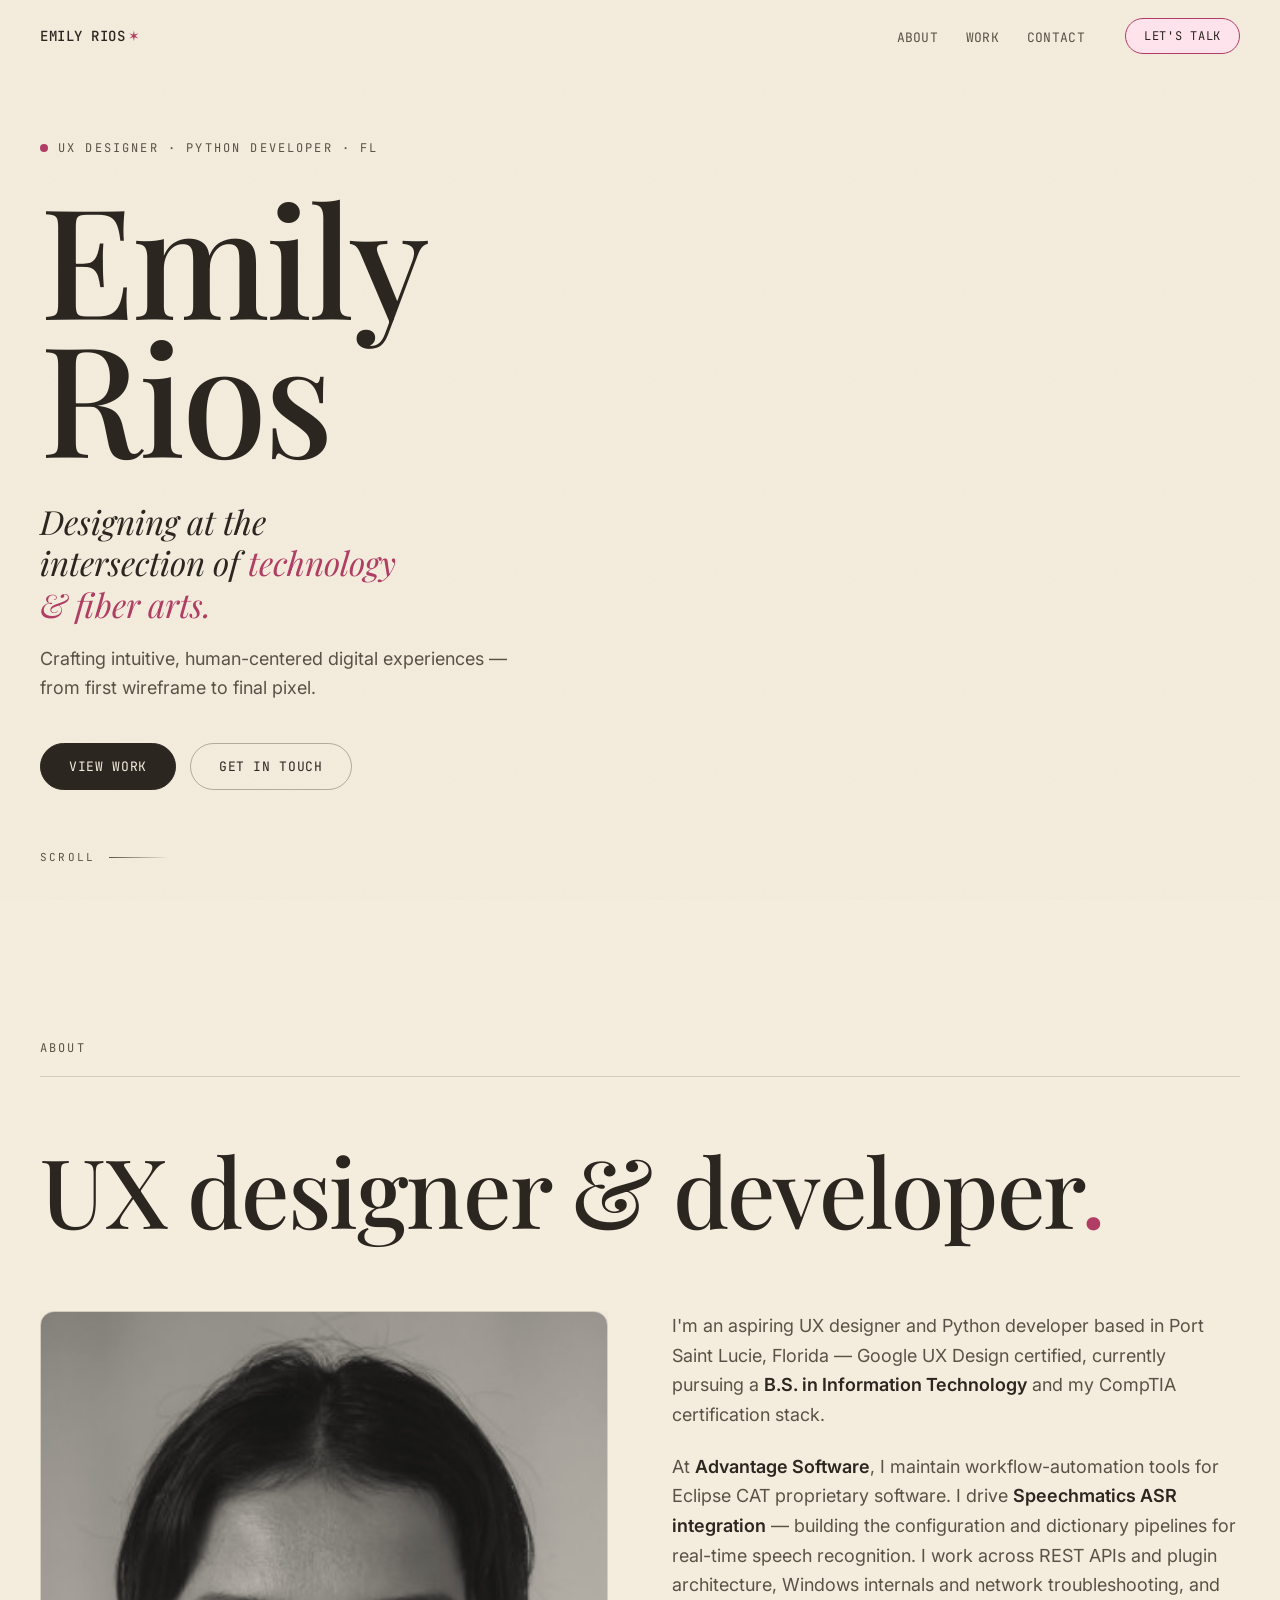
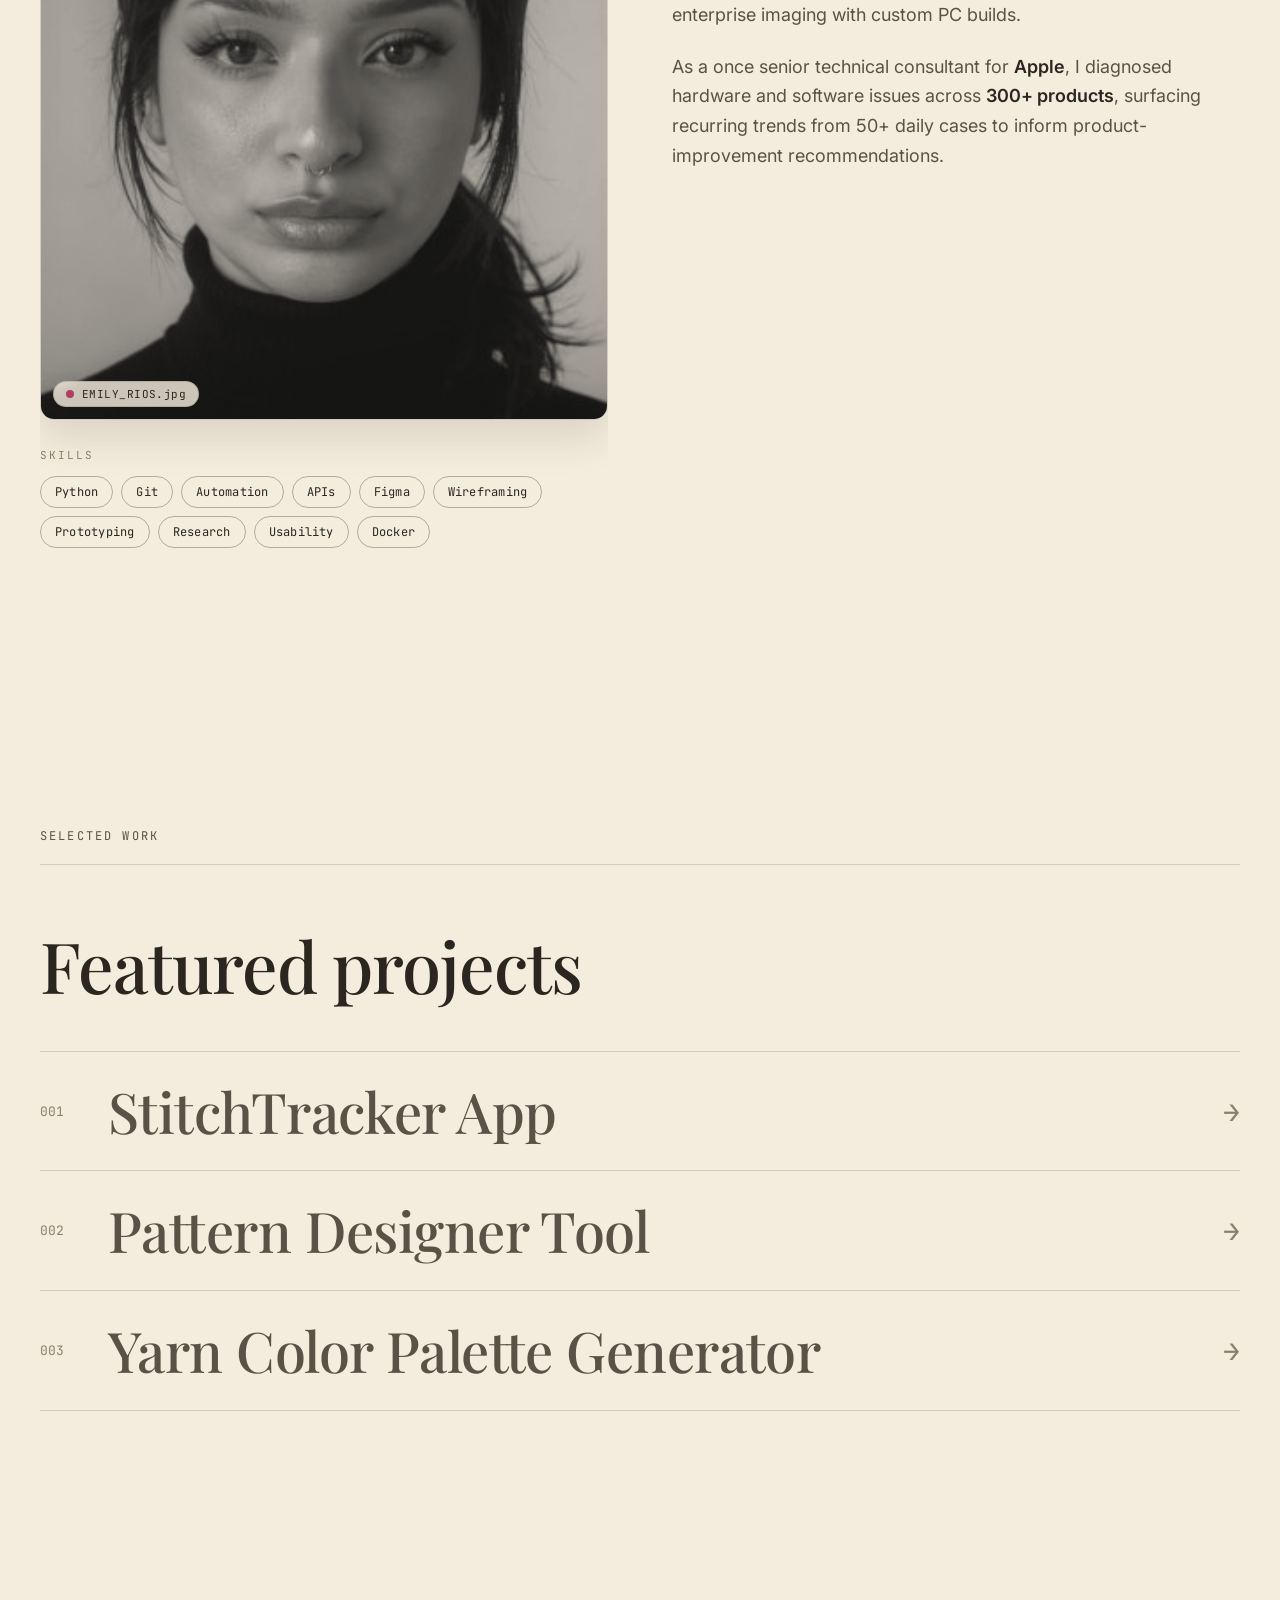
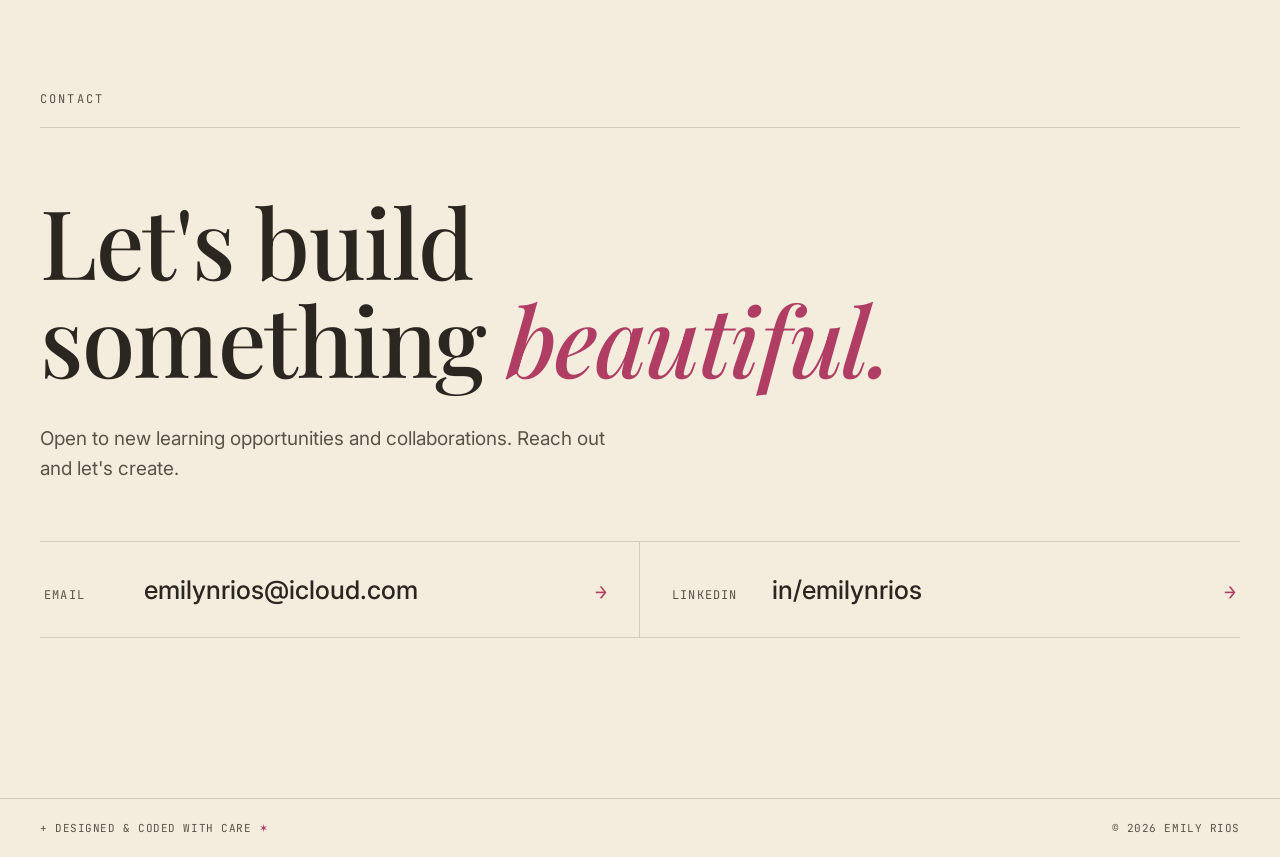
==== commit 58a036f8: "Add pink ASCII sparkle trail that follows the cursor" ====
--- a/index.html
+++ b/index.html
@@ -87,9 +87,9 @@
         </div>
 
         <div class="about-body reveal">
-          <p>I'm a UX designer and Python developer based in Port Saint Lucie, Florida — Google UX Design certified, pursuing a <strong>B.S. in Information Technology</strong> and a CompTIA A+.</p>
-          <p>At <strong>Advantage Software</strong> I engineer and maintain <strong>15+ Python plugins</strong> and workflow-automation tools for Eclipse CAT software, and I drove a <strong>Speechmatics ASR integration</strong> — building the configuration and dictionary pipelines for real-time speech recognition. I work across REST APIs and plugin architecture, Windows internals and network troubleshooting, and enterprise imaging with custom PC builds.</p>
-          <p>As a senior technical consultant for <strong>Apple</strong>, I diagnosed hardware and software issues across <strong>300+ products</strong>, surfacing recurring trends from 50+ daily cases to inform product-improvement recommendations.</p>
+          <p>I'm an aspiring UX designer and Python developer based in Port Saint Lucie, Florida — Google UX Design certified, currently pursuing a <strong>B.S. in Information Technology</strong> and my CompTIA certification stack.</p>
+          <p>At <strong>Advantage Software</strong>, I maintain workflow-automation tools for Eclipse CAT proprietary software. I drive <strong>Speechmatics ASR integration</strong> — building the configuration and dictionary pipelines for real-time speech recognition. I work across REST APIs and plugin architecture, Windows internals and network troubleshooting, and enterprise imaging with custom PC builds.</p>
+          <p>As a once senior technical consultant for <strong>Apple</strong>, I diagnosed hardware and software issues across <strong>300+ products</strong>, surfacing recurring trends from 50+ daily cases to inform product-improvement recommendations.</p>
         </div>
       </div>
     </div>
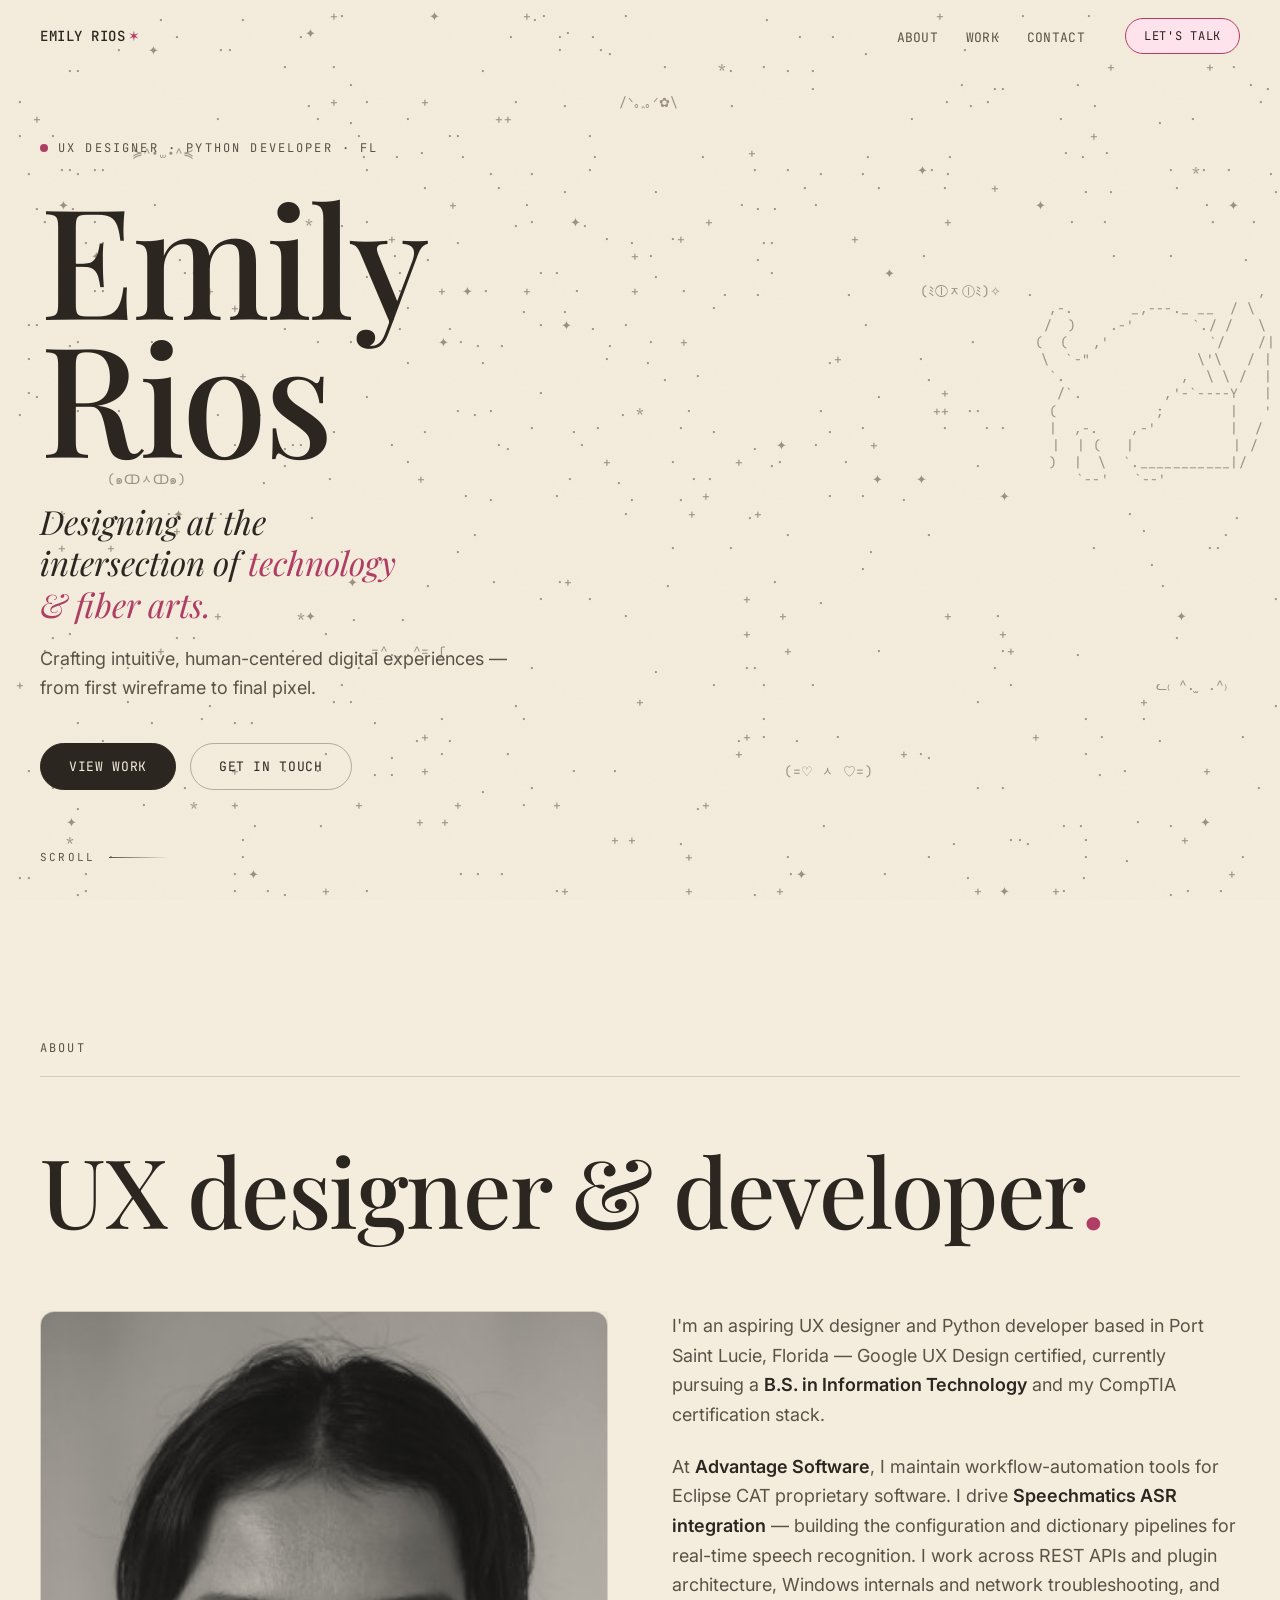
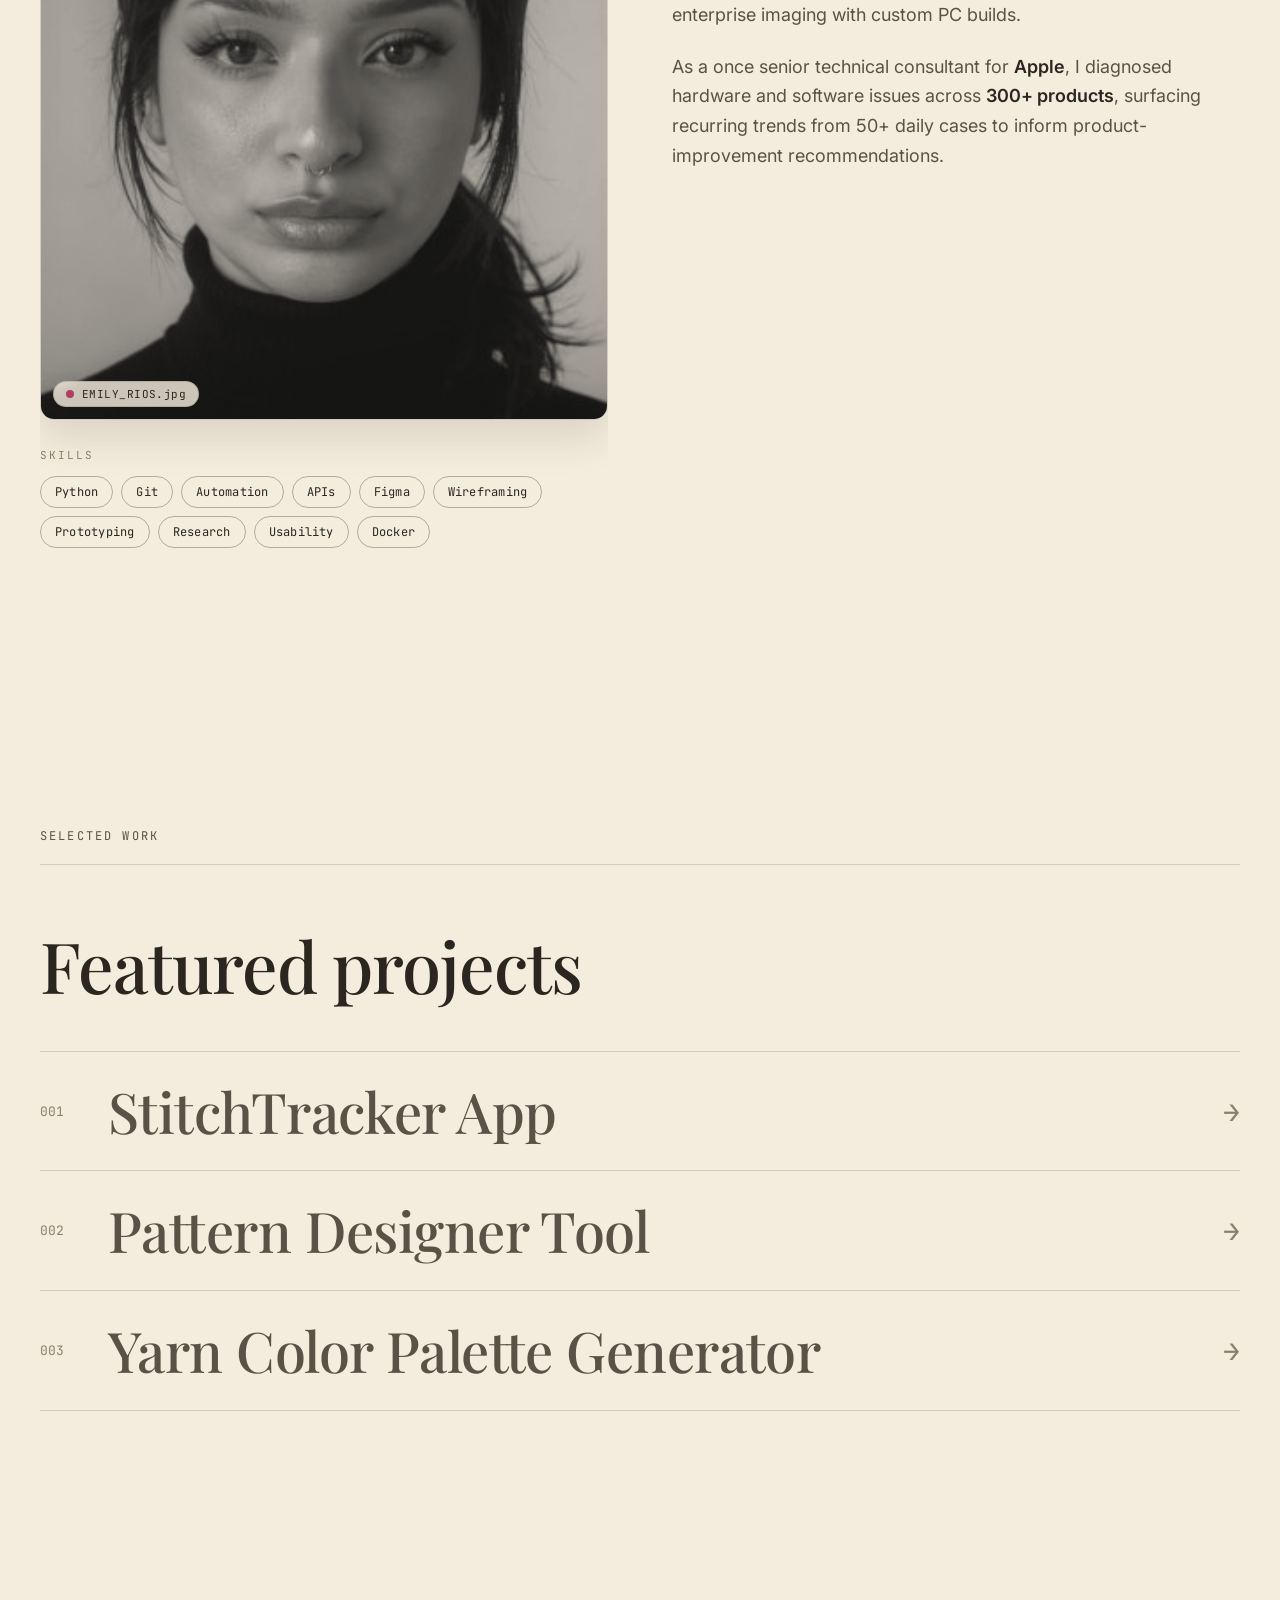
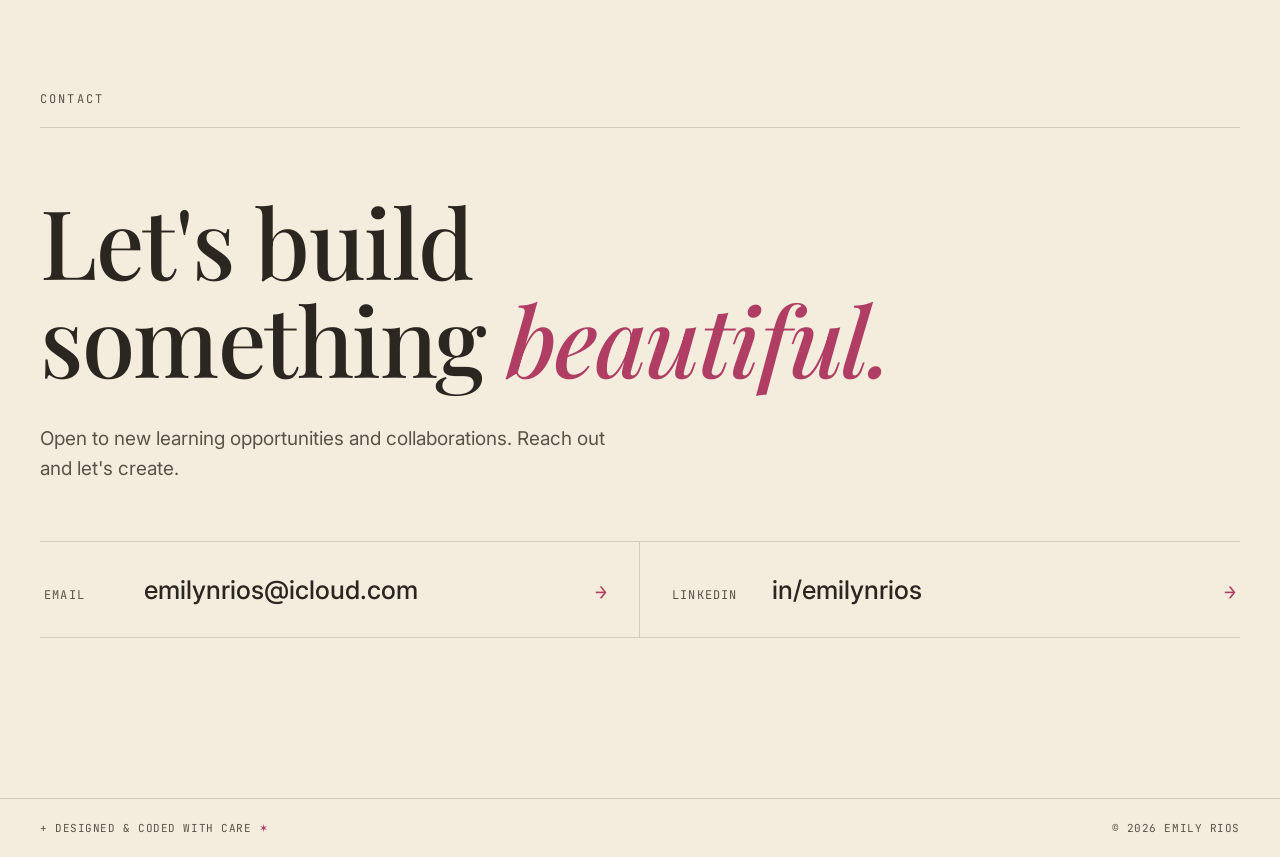
==== commit dd9023e9: "Resolve merge conflicts; graceful layout at narrow widths" ====
--- a/index.html
+++ b/index.html
@@ -8,7 +8,7 @@
   <link rel="preconnect" href="https://fonts.googleapis.com">
   <link rel="preconnect" href="https://fonts.gstatic.com" crossorigin>
   <link href="https://fonts.googleapis.com/css2?family=Inter:wght@300;400;500;600&family=JetBrains+Mono:wght@400;500&family=Playfair+Display:ital,wght@0,500;0,600;1,400;1,500&display=swap" rel="stylesheet">
-  <link rel="stylesheet" href="style.css?v=3">
+  <link rel="stylesheet" href="style.css?v=4">
 </head>
 <body>
 
@@ -193,7 +193,7 @@
     </div>
   </footer>
 
-  <script src="ascii.js?v=3"></script>
+  <script src="ascii.js?v=4"></script>
   <script>
     const nav = document.getElementById('nav');
     const revealEls = document.querySelectorAll('.reveal, .reveal-clip, .reveal-img');
--- a/style.css
+++ b/style.css
@@ -640,3 +640,19 @@
   .row:hover .row-detail, .row:focus-visible .row-detail { max-height: 280px; }
   .footer-inner { flex-direction: column; align-items: flex-start; gap: 8px; }
 }
+
+/* Graceful degradation at very narrow widths (and skinny preview panels):
+   large display type can break as a last resort and never overflow/clip. */
+.hero-title, .display-xl, .display-lg, .row-title, .hero-serif {
+  overflow-wrap: anywhere;
+}
+
+@media (max-width: 420px) {
+  .hero-title { font-size: clamp(34px, 17vw, 64px); }
+  .display-xl { font-size: clamp(30px, 11vw, 48px); }
+  .display-lg { font-size: clamp(28px, 10vw, 40px); }
+  .row-title  { font-size: clamp(20px, 8vw, 32px); }
+  .hero-serif { font-size: clamp(18px, 6vw, 26px); }
+  .container, .nav-inner, .hero { padding-left: 18px; padding-right: 18px; }
+  .section { padding: 72px 0; }
+}
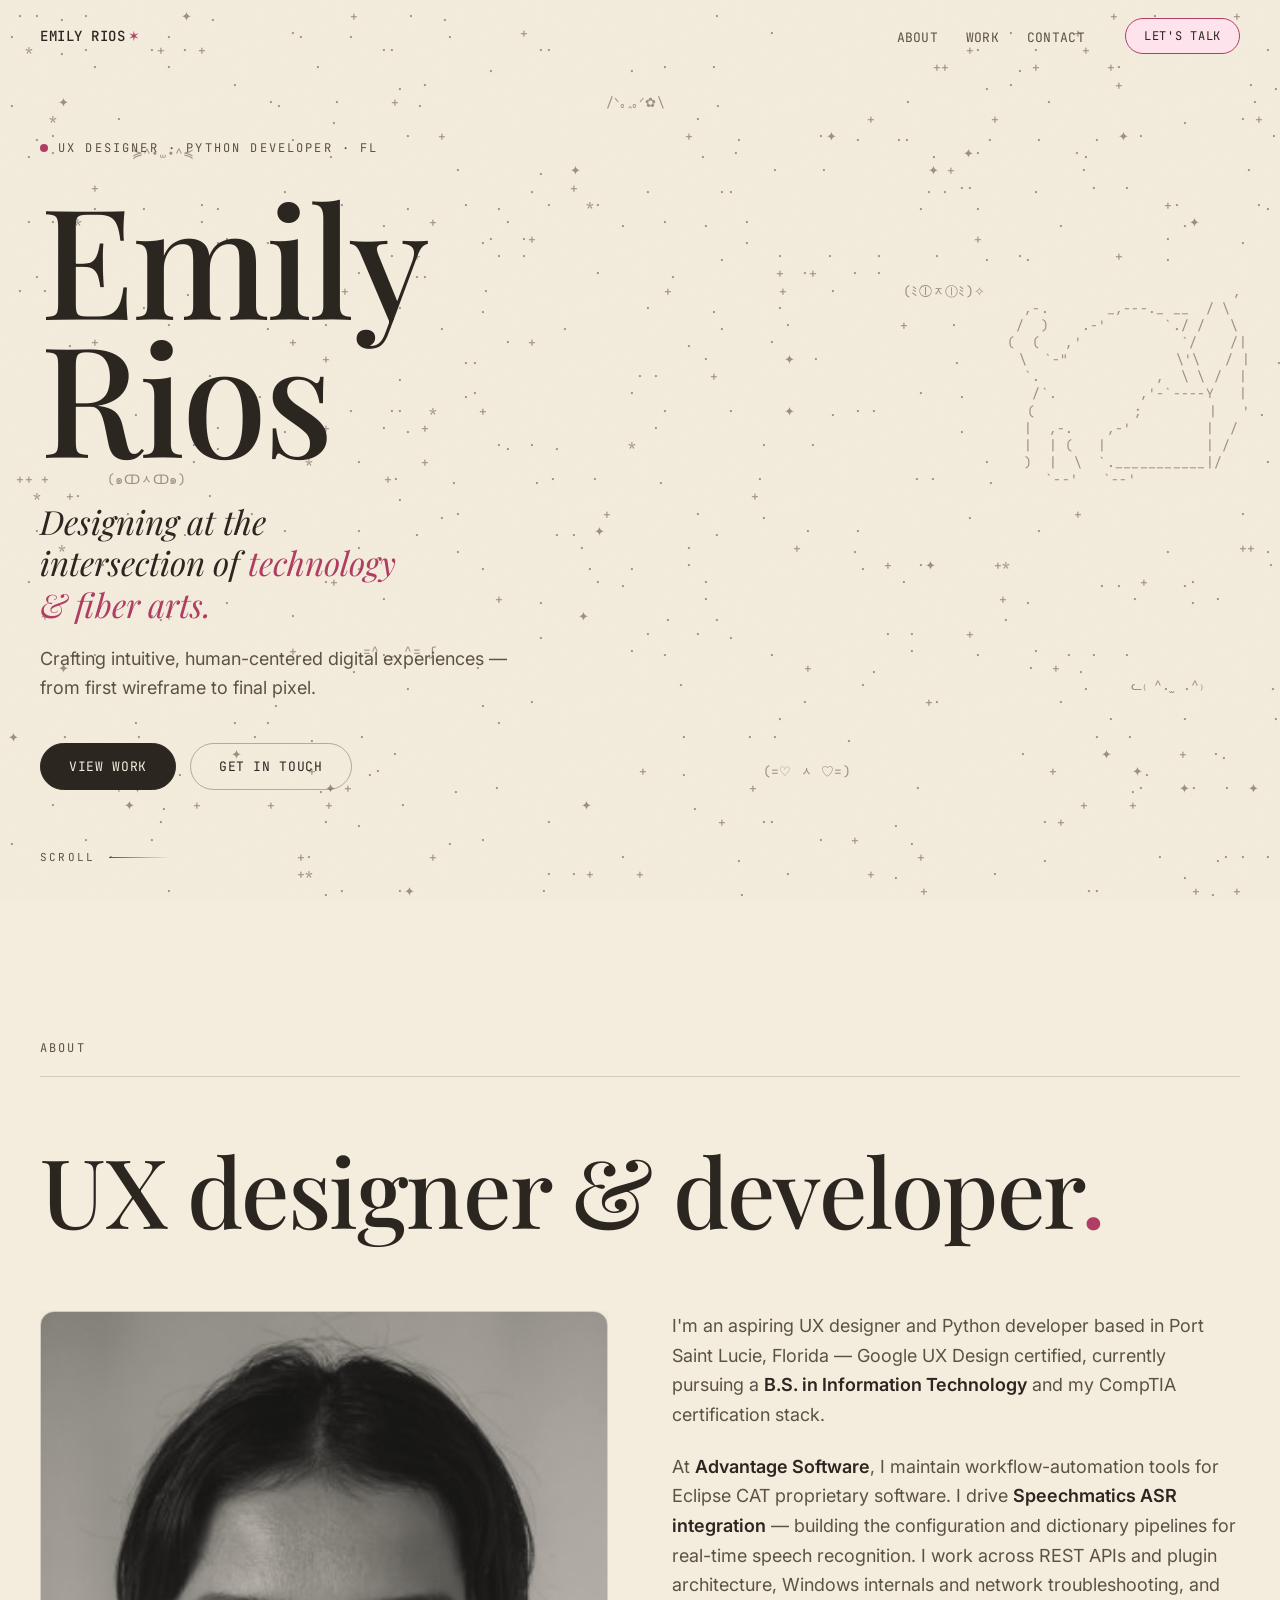
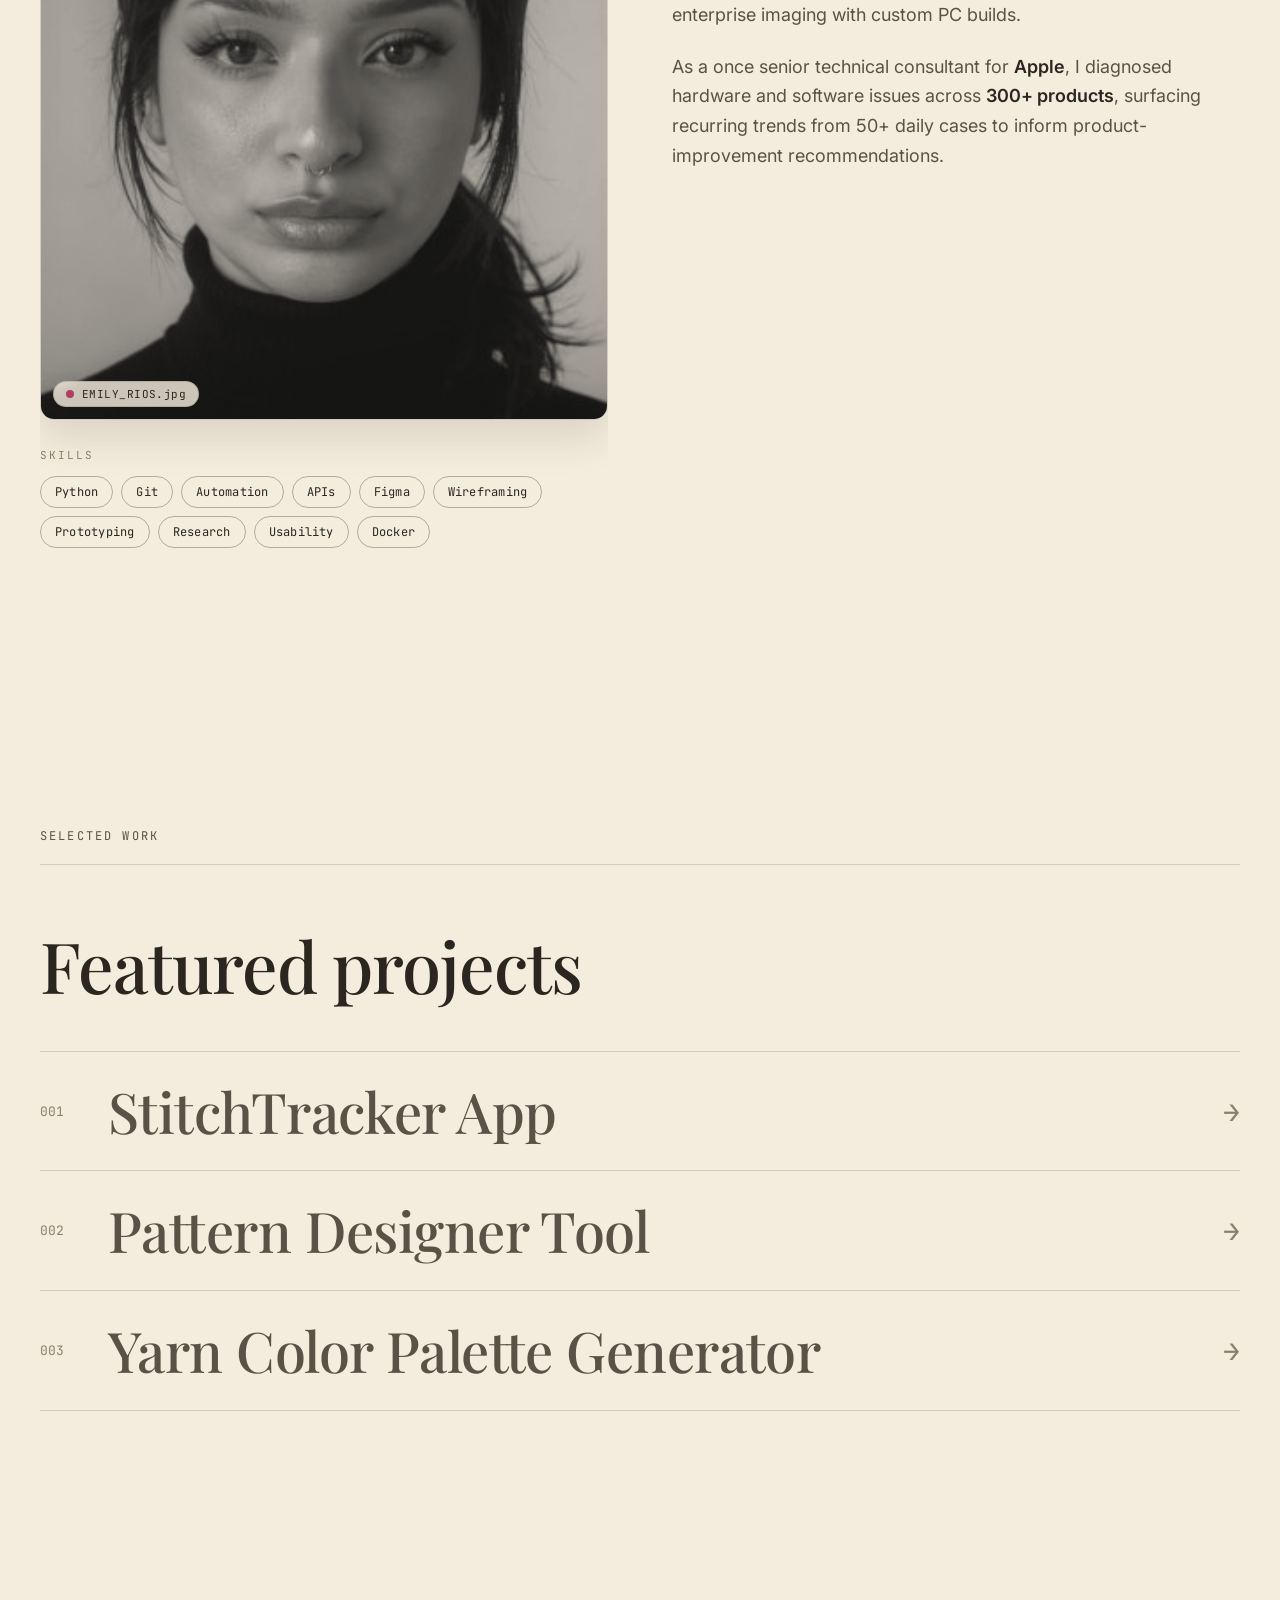
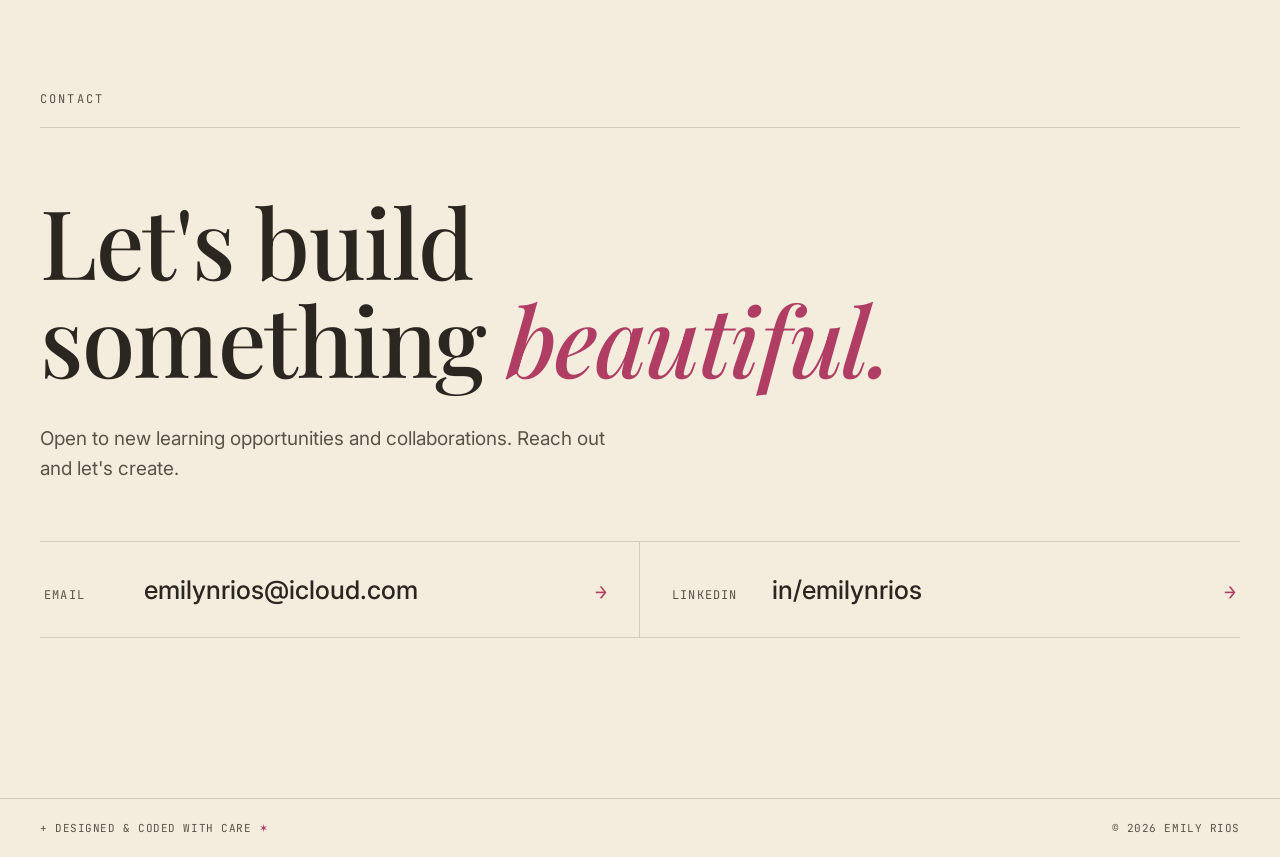
==== commit 9f918108: "Fix: remove leftover merge conflict markers in ascii.js" ====
--- a/index.html
+++ b/index.html
@@ -8,7 +8,7 @@
   <link rel="preconnect" href="https://fonts.googleapis.com">
   <link rel="preconnect" href="https://fonts.gstatic.com" crossorigin>
   <link href="https://fonts.googleapis.com/css2?family=Inter:wght@300;400;500;600&family=JetBrains+Mono:wght@400;500&family=Playfair+Display:ital,wght@0,500;0,600;1,400;1,500&display=swap" rel="stylesheet">
-  <link rel="stylesheet" href="style.css?v=4">
+  <link rel="stylesheet" href="style.css?v=5">
 </head>
 <body>
 
@@ -193,7 +193,7 @@
     </div>
   </footer>
 
-  <script src="ascii.js?v=4"></script>
+  <script src="ascii.js?v=5"></script>
   <script>
     const nav = document.getElementById('nav');
     const revealEls = document.querySelectorAll('.reveal, .reveal-clip, .reveal-img');
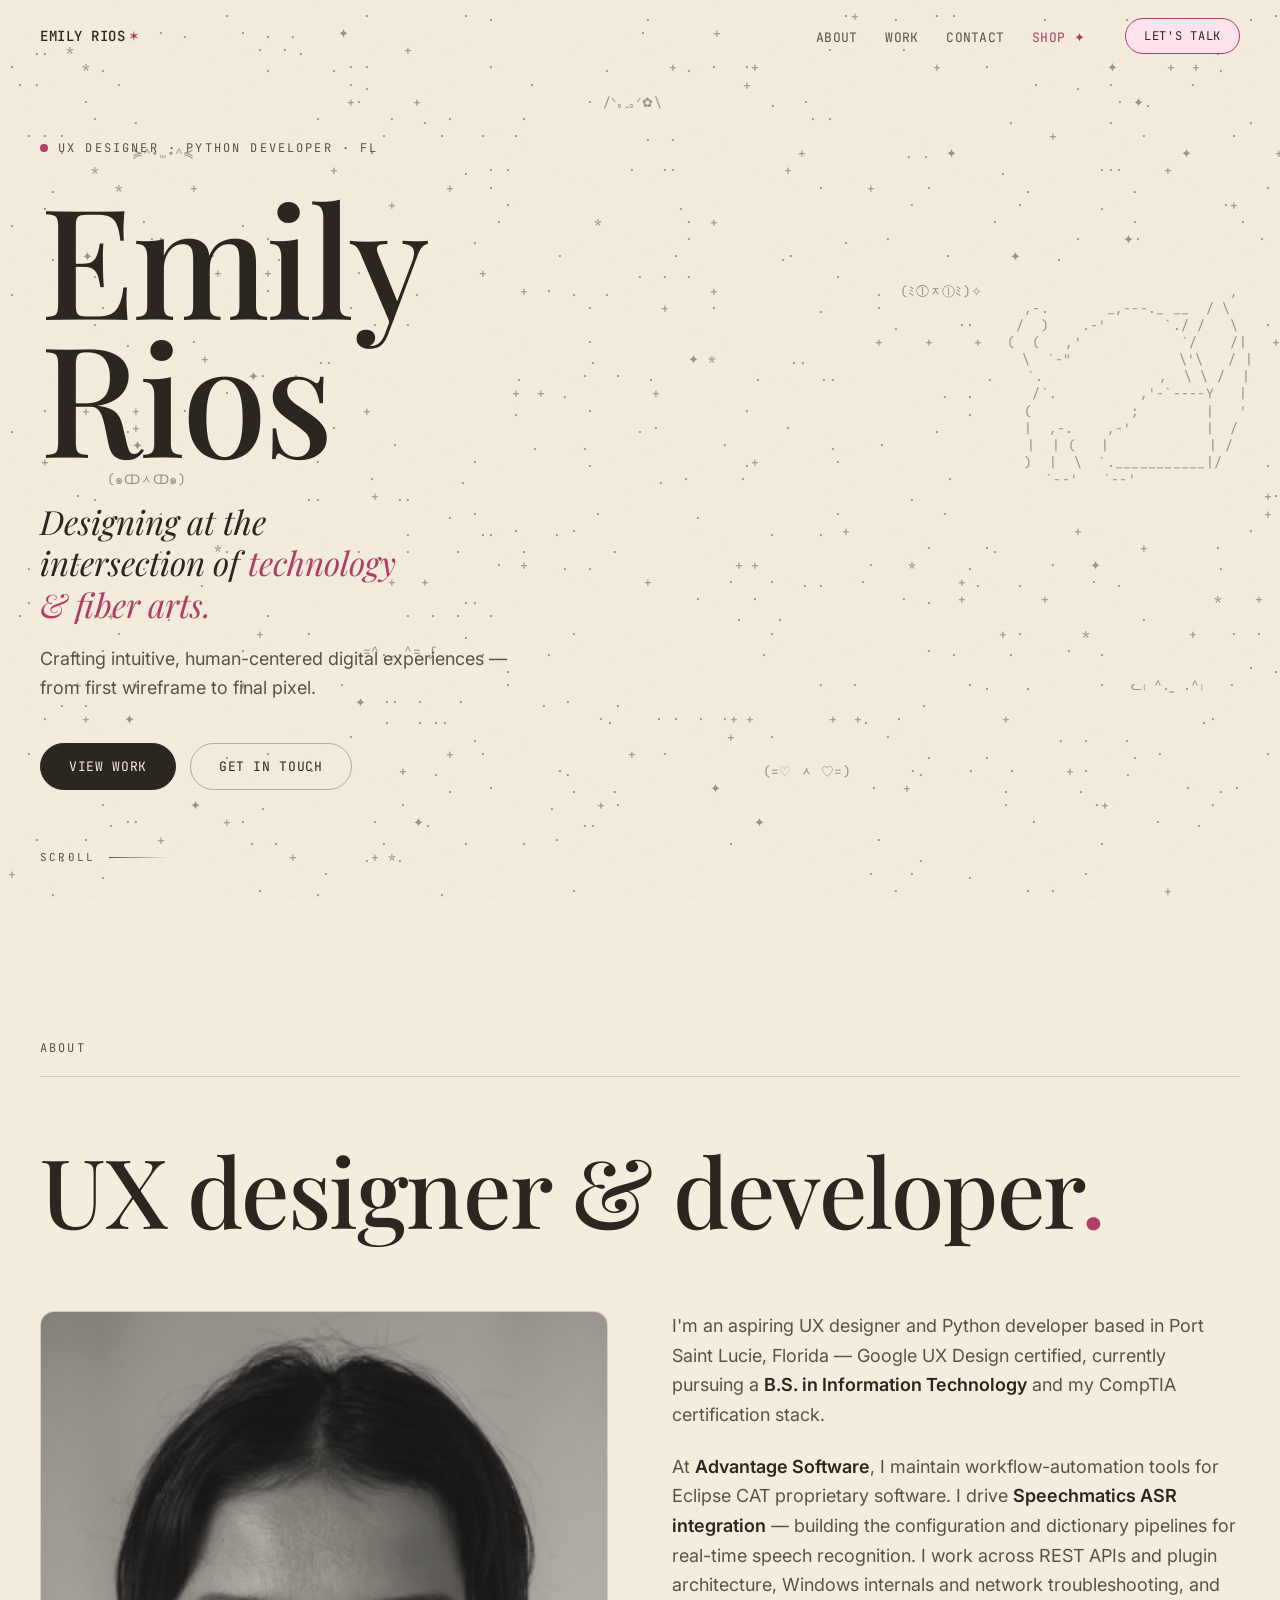
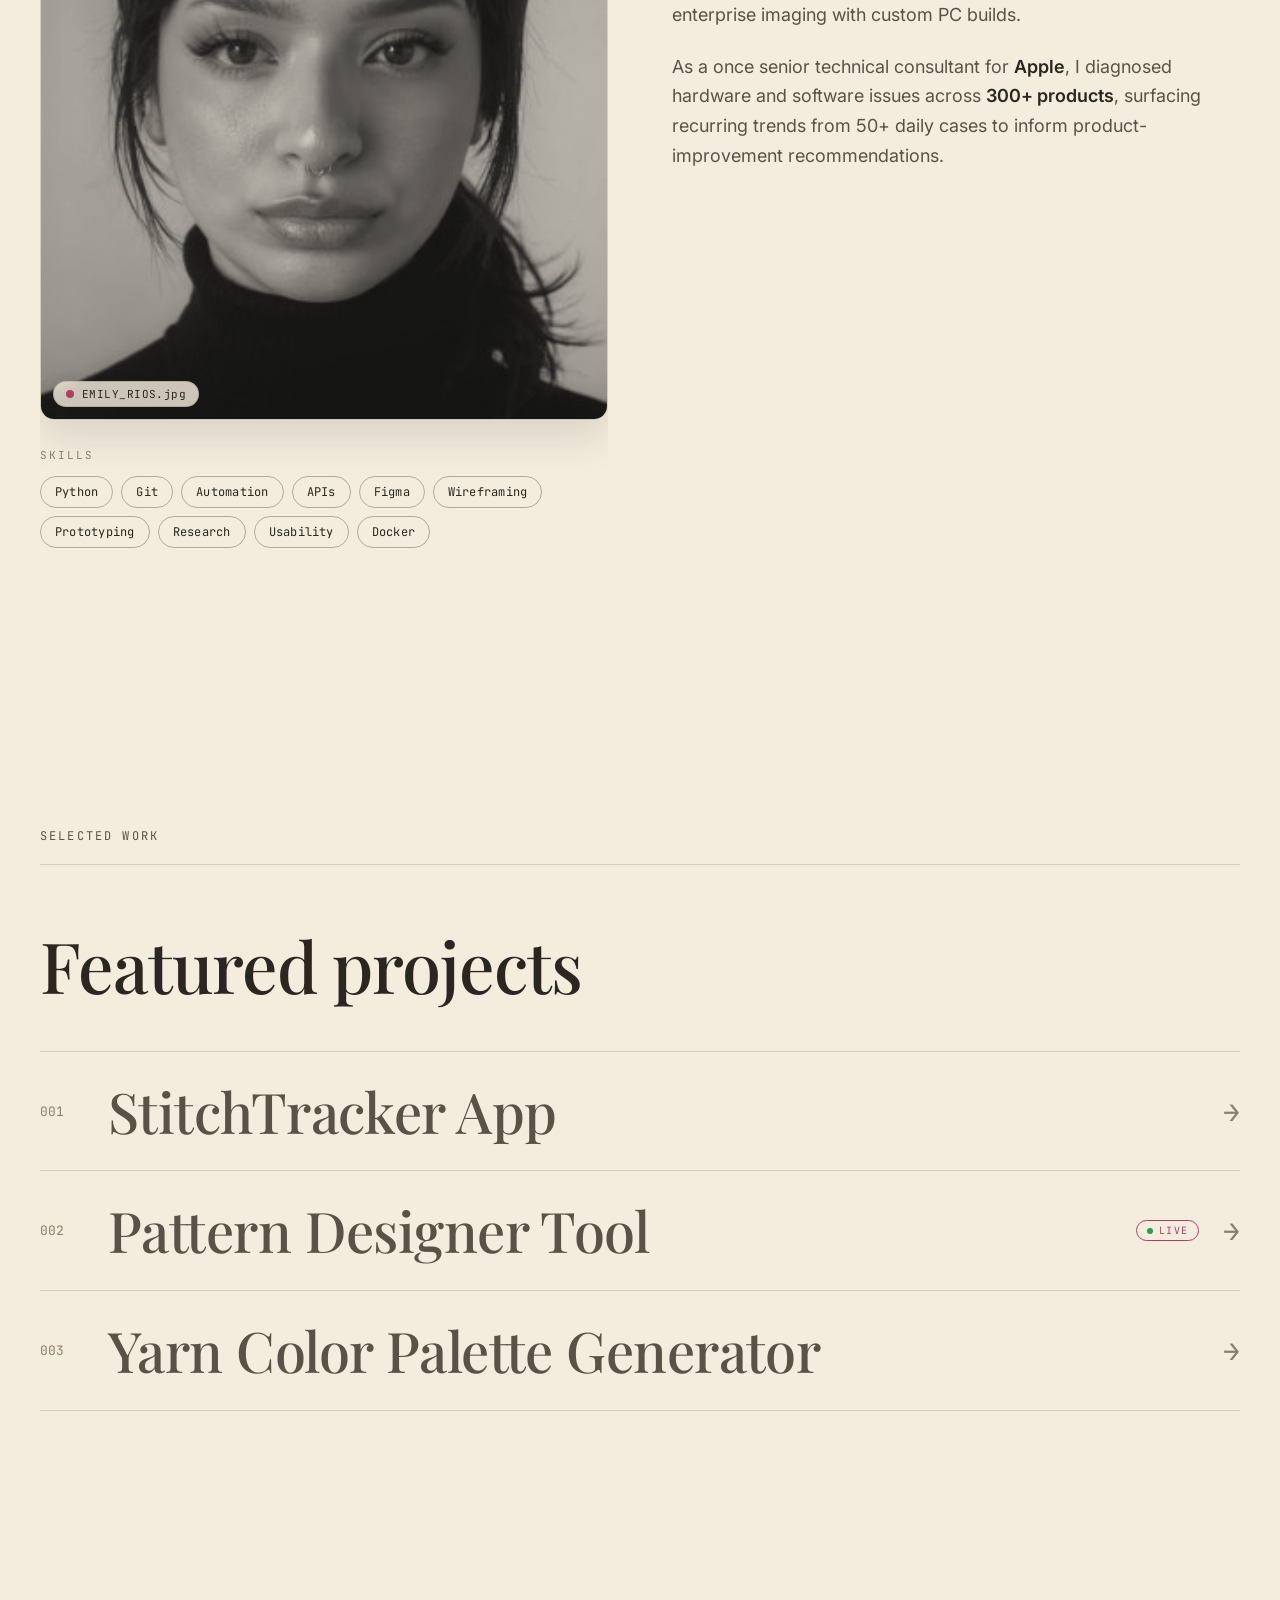
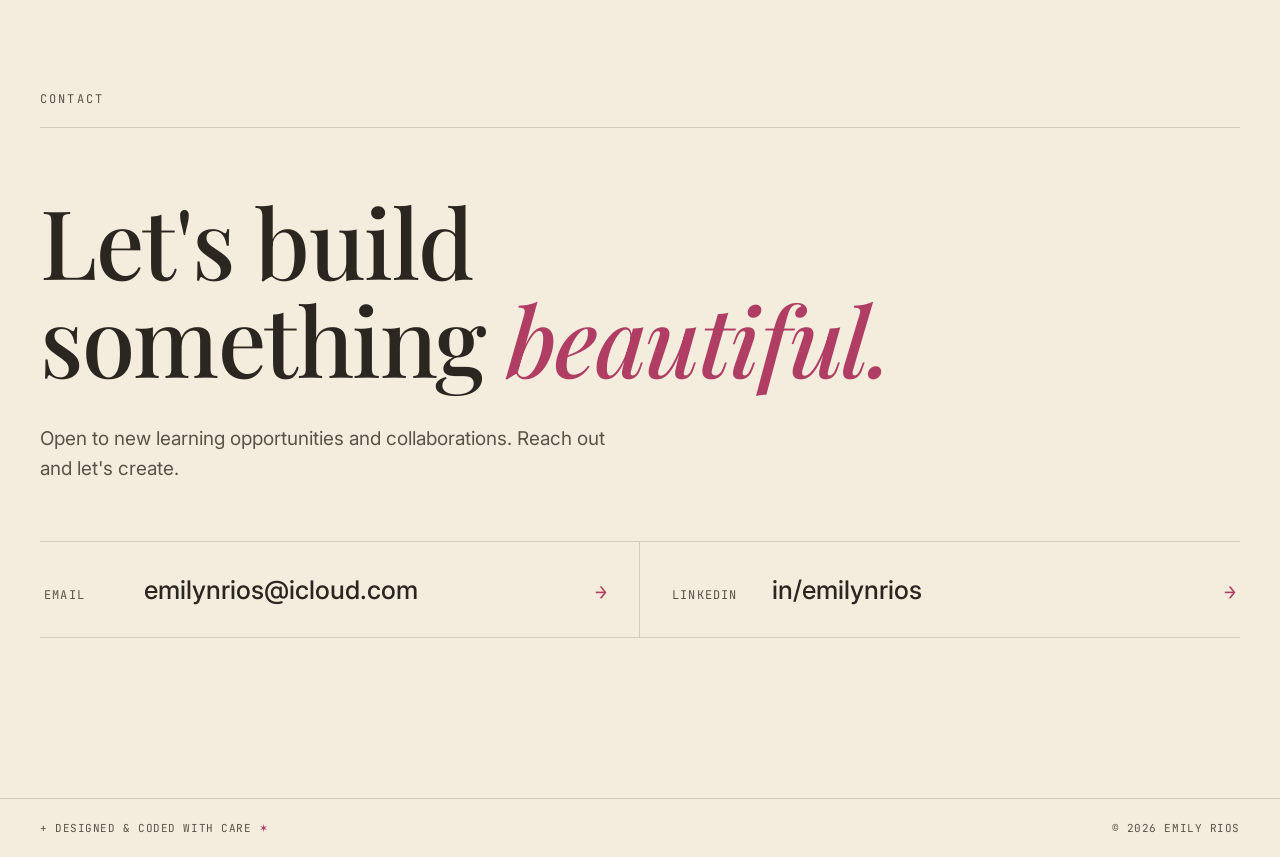
==== commit ad855a8b: "Link Pattern Designer Tool to the live crochet studio app - Add the Pattern Designer Studio app unde" ====
--- a/index.html
+++ b/index.html
@@ -8,7 +8,7 @@
   <link rel="preconnect" href="https://fonts.googleapis.com">
   <link rel="preconnect" href="https://fonts.gstatic.com" crossorigin>
   <link href="https://fonts.googleapis.com/css2?family=Inter:wght@300;400;500;600&family=JetBrains+Mono:wght@400;500&family=Playfair+Display:ital,wght@0,500;0,600;1,400;1,500&display=swap" rel="stylesheet">
-  <link rel="stylesheet" href="style.css?v=5">
+  <link rel="stylesheet" href="style.css?v=6">
 </head>
 <body>
 
@@ -27,6 +27,8 @@
         <li><a href="#about">ABOUT</a></li>
         <li><a href="#work">WORK</a></li>
         <li><a href="#contact">CONTACT</a></li>
+        <!-- SHOP: swap href for your store URL when live, then delete the onclick. -->
+        <li><a href="#" class="nav-shop" onclick="event.preventDefault(); showShopSoon();">SHOP&nbsp;✦</a></li>
       </ul>
       <a href="#contact" class="pill-cta">LET'S TALK</a>
     </div>
@@ -122,11 +124,12 @@
           </div>
         </article>
 
-        <article class="row reveal" tabindex="0" role="button" aria-label="Pattern Designer Tool — case study coming soon" onclick="showPlaceholder()" onkeydown="if(event.key==='Enter'||event.key===' '){event.preventDefault();showPlaceholder();}">
+        <article class="row reveal" tabindex="0" role="button" aria-label="Pattern Designer Tool — open the live tool in a new tab" onclick="openPatternDesigner()" onkeydown="if(event.key==='Enter'||event.key===' '){event.preventDefault();openPatternDesigner();}">
           <div class="row-render render--2" aria-hidden="true"></div>
           <div class="row-main">
             <span class="row-index">002</span>
             <h3 class="row-title">Pattern Designer Tool</h3>
+            <span class="row-tag-live">LIVE</span>
             <span class="row-arrow" aria-hidden="true">→</span>
           </div>
           <div class="row-detail">
@@ -193,7 +196,7 @@
     </div>
   </footer>
 
-  <script src="ascii.js?v=5"></script>
+  <script src="ascii.js?v=6"></script>
   <script>
     const nav = document.getElementById('nav');
     const revealEls = document.querySelectorAll('.reveal, .reveal-clip, .reveal-img');
@@ -220,6 +223,14 @@
     function showPlaceholder() {
       alert('Case studies coming soon!');
     }
+
+    function openPatternDesigner() {
+      window.open('pattern-designer/', '_blank', 'noopener');
+    }
+
+    function showShopSoon() {
+      alert('Shop coming soon — elegant seaside crochet patterns. 🌊');
+    }
   </script>
 
 </body>
--- a/style.css
+++ b/style.css
@@ -145,6 +145,9 @@
 }
 .nav-links a:hover { color: var(--ink); }
 
+.nav-links .nav-shop { color: var(--rose-deep); }
+.nav-links .nav-shop:hover { color: var(--rose-deeper); }
+
 .pill-cta {
   font-family: var(--mono);
   font-size: 12px;
@@ -472,6 +475,35 @@
 }
 .row:hover .row-arrow,
 .row:focus-visible .row-arrow { color: var(--rose-deep); transform: translateX(10px); }
+
+/* "LIVE" pill on rows that link to a real, shipped tool */
+.row-tag-live {
+  font-family: var(--mono);
+  font-size: 10px;
+  letter-spacing: 0.12em;
+  color: var(--rose-deep);
+  border: 1px solid var(--rose-deep);
+  border-radius: 999px;
+  padding: 3px 10px;
+  white-space: nowrap;
+  align-self: center;
+  display: inline-flex;
+  align-items: center;
+  gap: 6px;
+}
+.row-tag-live::before {
+  content: '';
+  width: 6px; height: 6px; border-radius: 50%;
+  background: #2e9d4f;                 /* green "live" dot */
+  box-shadow: 0 0 0 0 rgba(46,157,79,0.6);
+  animation: livePulse 2s infinite;
+}
+@keyframes livePulse {
+  0%   { box-shadow: 0 0 0 0 rgba(46,157,79,0.55); }
+  70%  { box-shadow: 0 0 0 6px rgba(46,157,79,0); }
+  100% { box-shadow: 0 0 0 0 rgba(46,157,79,0); }
+}
+@media (prefers-reduced-motion: reduce) { .row-tag-live::before { animation: none; } }
 
 .row-detail {
   position: relative;
